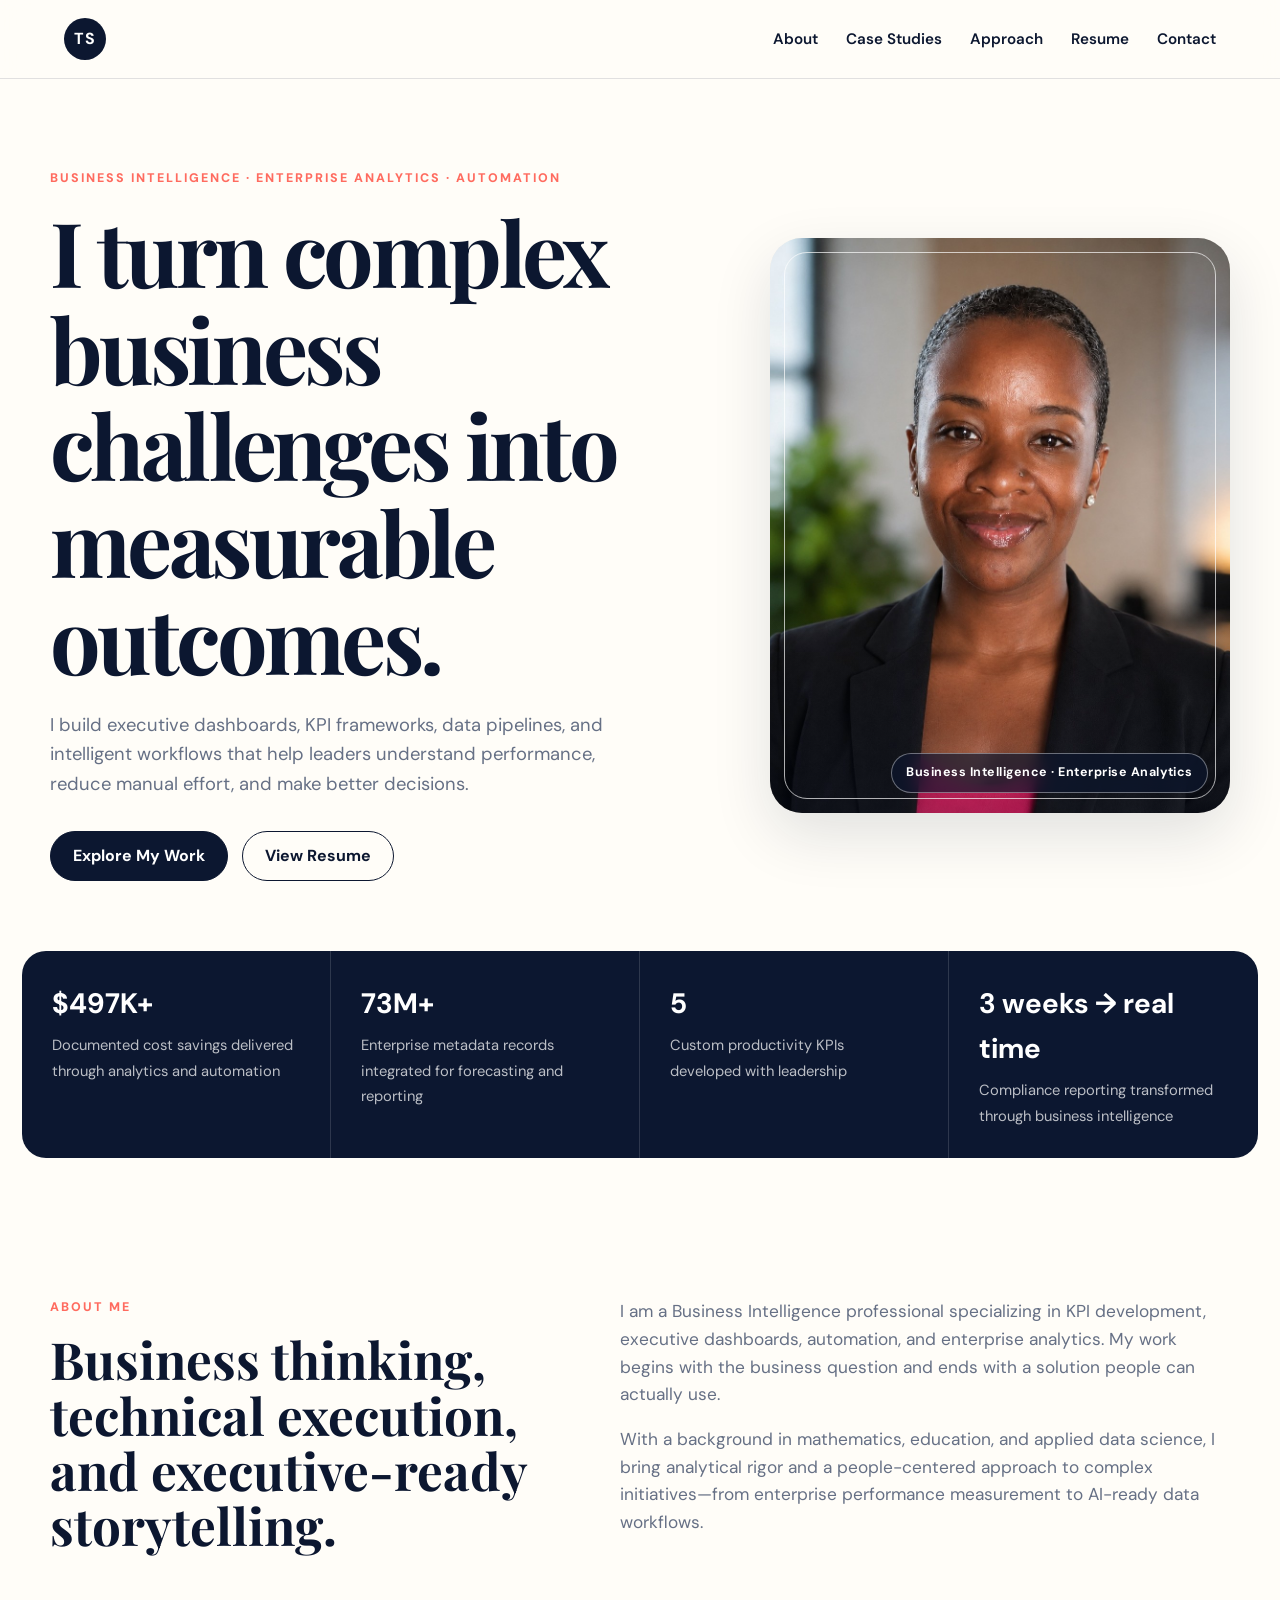
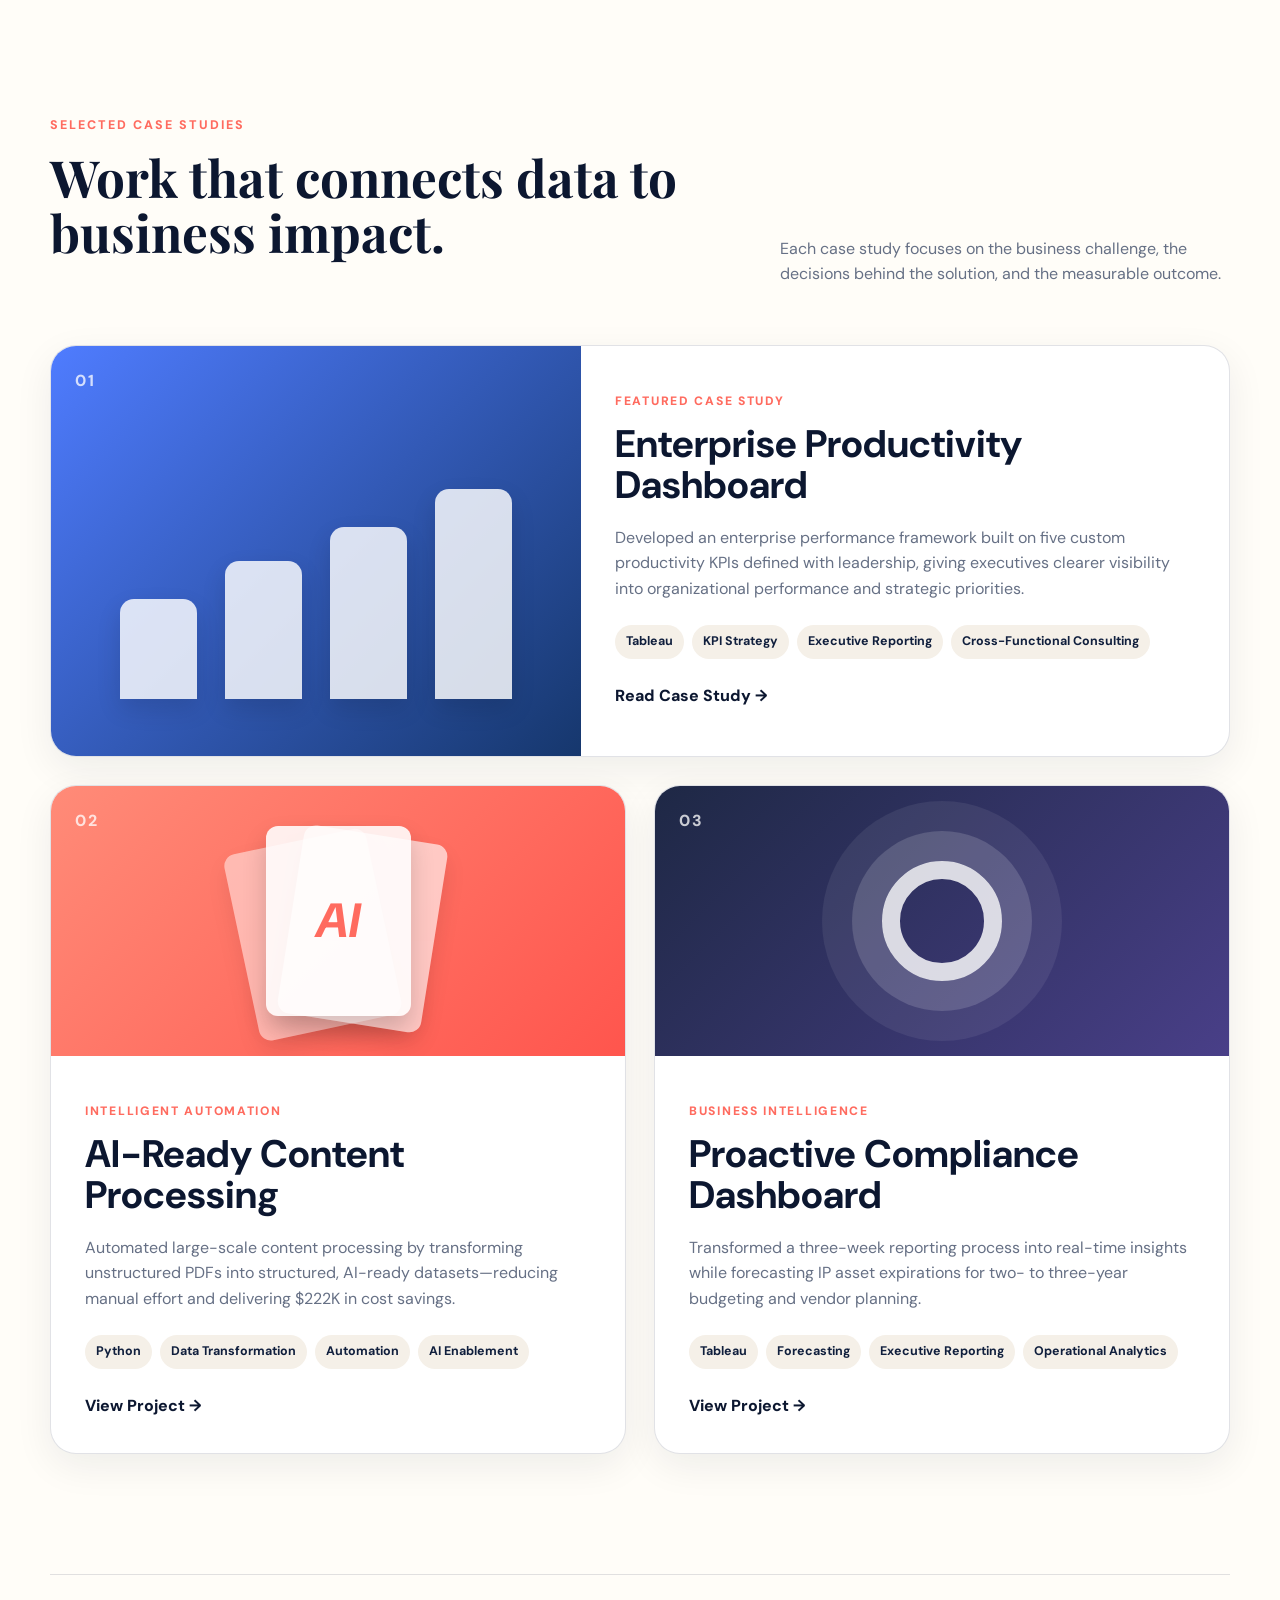
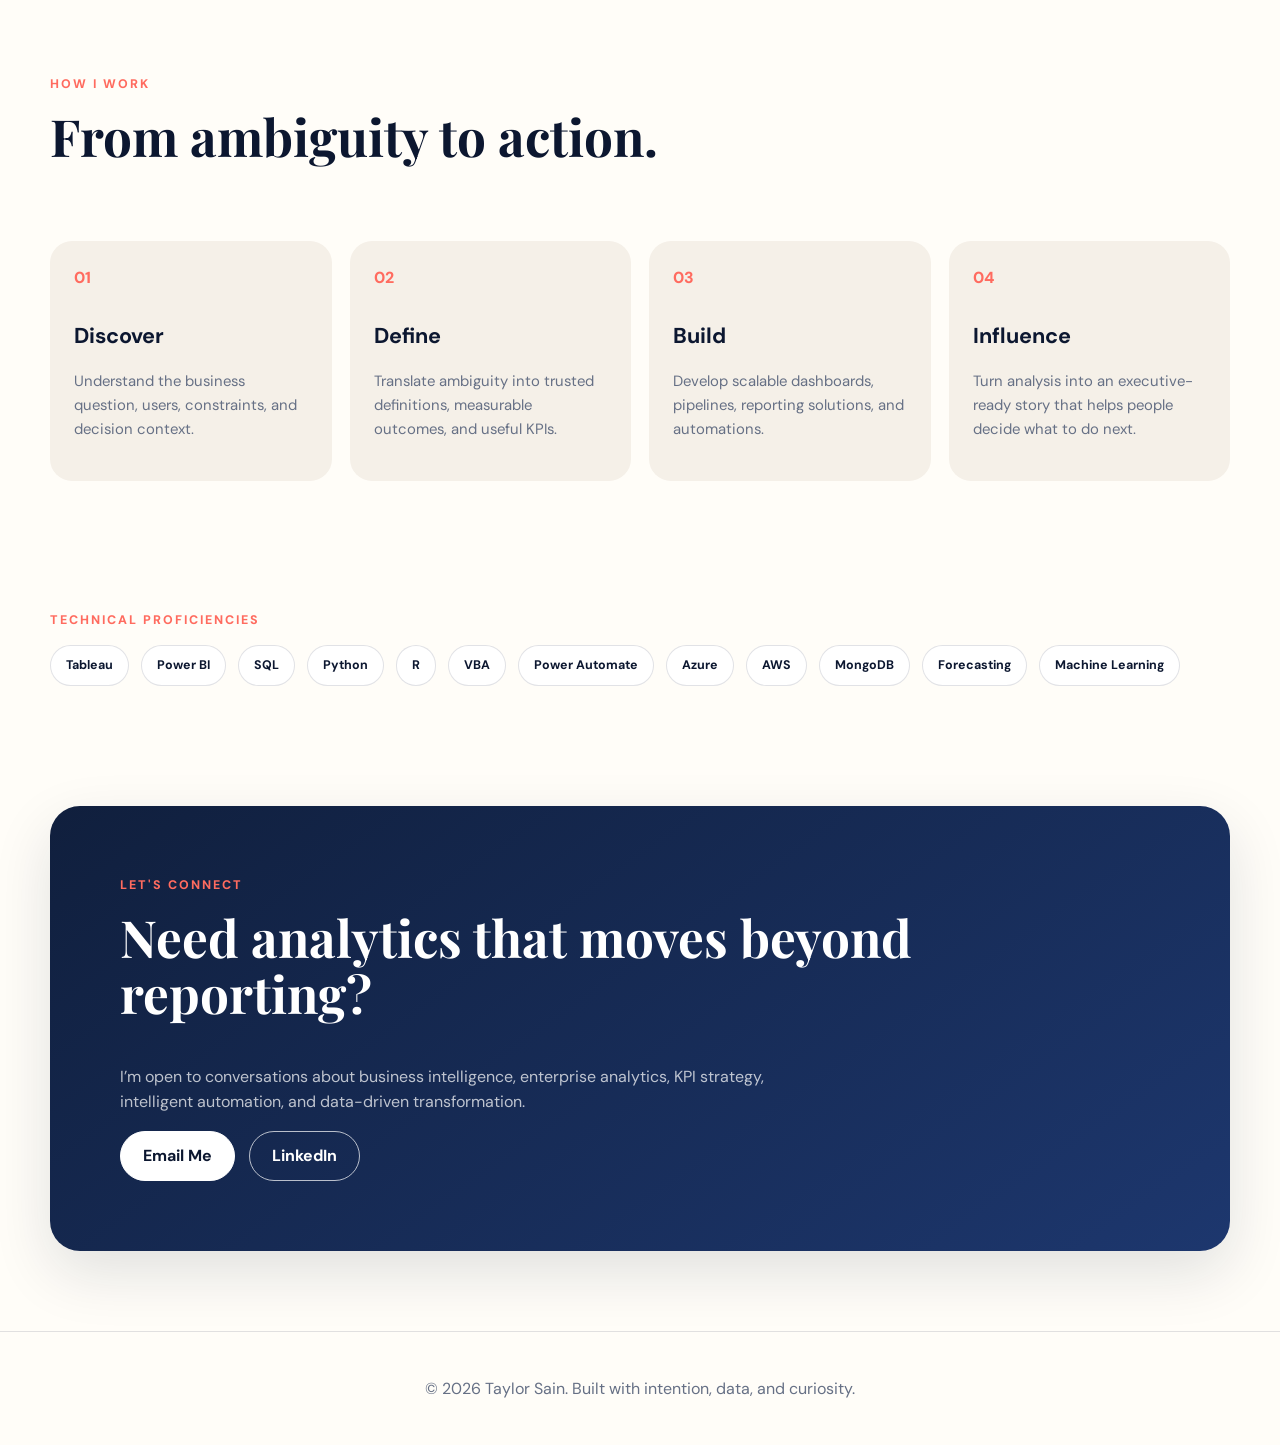
==== index.html @ bce40df8 "Add files via upload" ====
<!DOCTYPE html>
<html lang="en">
<head>
  <meta charset="UTF-8" />
  <meta name="viewport" content="width=device-width, initial-scale=1.0" />
  <meta name="description" content="Taylor Sain — Business Intelligence professional specializing in KPI strategy, executive dashboards, automation, and enterprise analytics." />
  <title>Taylor Sain | Business Intelligence & Enterprise Analytics</title>
  <link rel="preconnect" href="https://fonts.googleapis.com">
  <link rel="preconnect" href="https://fonts.gstatic.com" crossorigin>
  <link href="https://fonts.googleapis.com/css2?family=DM+Sans:wght@400;500;600;700&family=Playfair+Display:wght@600;700&display=swap" rel="stylesheet">
  <link rel="stylesheet" href="style.css" />
</head>
<body>
  <header class="site-header">
    <a class="brand" href="#top" aria-label="Taylor Sain home">TS</a>
    <button class="menu-toggle" aria-label="Open navigation" aria-expanded="false">☰</button>
    <nav class="site-nav" aria-label="Primary navigation">
      <a href="#about">About</a>
      <a href="#projects">Case Studies</a>
      <a href="#approach">Approach</a>
      <a href="resume.html">Resume</a>
      <a href="#contact">Contact</a>
    </nav>
  </header>

  <main id="top">
    <section class="hero section-shell reveal">
      <div class="hero-copy">
        <p class="eyebrow">BUSINESS INTELLIGENCE · ENTERPRISE ANALYTICS · AUTOMATION</p>
        <h1>I turn complex business challenges into measurable outcomes.</h1>
        <p class="hero-text">
          I build executive dashboards, KPI frameworks, data pipelines, and intelligent workflows that help leaders understand performance, reduce manual effort, and make better decisions.
        </p>
        <div class="hero-actions">
          <a class="button button-primary" href="#projects">Explore My Work</a>
          <a class="button button-secondary" href="resume.html">View Resume</a>
        </div>
      </div>

      <figure class="hero-photo-wrap">
        <div class="hero-photo-frame">
          <img
            class="hero-photo"
            src="assets/images/taylor-sain-headshot.jpg"
            alt="Professional headshot of Taylor Sain"
          />
        </div>
        <figcaption>Business Intelligence · Enterprise Analytics</figcaption>
      </figure>
    </section>

    <section class="impact-band reveal" aria-label="Selected impact">
      <article>
        <strong>$497K+</strong>
        <span>Documented cost savings delivered through analytics and automation</span>
      </article>
      <article>
        <strong>73M+</strong>
        <span>Enterprise metadata records integrated for forecasting and reporting</span>
      </article>
      <article>
        <strong>5</strong>
        <span>Custom productivity KPIs developed with leadership</span>
      </article>
      <article>
        <strong>3 weeks → real time</strong>
        <span>Compliance reporting transformed through business intelligence</span>
      </article>
    </section>

    <section id="about" class="about section-shell reveal">
      <div>
        <p class="eyebrow">ABOUT ME</p>
        <h2>Business thinking, technical execution, and executive-ready storytelling.</h2>
      </div>
      <div class="about-copy">
        <p>
          I am a Business Intelligence professional specializing in KPI development, executive dashboards, automation, and enterprise analytics. My work begins with the business question and ends with a solution people can actually use.
        </p>
        <p>
          With a background in mathematics, education, and applied data science, I bring analytical rigor and a people-centered approach to complex initiatives—from enterprise performance measurement to AI-ready data workflows.
        </p>
      </div>
    </section>

    <section id="projects" class="projects section-shell">
      <div class="section-heading reveal">
        <div>
          <p class="eyebrow">SELECTED CASE STUDIES</p>
          <h2>Work that connects data to business impact.</h2>
        </div>
        <p>Each case study focuses on the business challenge, the decisions behind the solution, and the measurable outcome.</p>
      </div>

      <div class="project-grid">
        <article class="project-card project-card-featured reveal">
          <div class="project-visual visual-productivity">
            <span class="project-number">01</span>
            <div class="mini-chart" aria-hidden="true">
              <i style="height:42%"></i><i style="height:58%"></i><i style="height:72%"></i><i style="height:88%"></i>
            </div>
          </div>
          <div class="project-content">
            <p class="project-type">FEATURED CASE STUDY</p>
            <h3>Enterprise Productivity Dashboard</h3>
            <p>
              Developed an enterprise performance framework built on five custom productivity KPIs defined with leadership, giving executives clearer visibility into organizational performance and strategic priorities.
            </p>
            <div class="project-tags"><span>Tableau</span><span>KPI Strategy</span><span>Executive Reporting</span><span>Cross-Functional Consulting</span></div>
            <a class="text-link" href="projects/productivity-intelligence.html">Read Case Study <span>→</span></a>
          </div>
        </article>

        <article class="project-card reveal">
          <div class="project-visual visual-ai">
            <span class="project-number">02</span>
            <div class="document-stack" aria-hidden="true"><i></i><i></i><i></i></div>
          </div>
          <div class="project-content">
            <p class="project-type">INTELLIGENT AUTOMATION</p>
            <h3>AI-Ready Content Processing</h3>
            <p>Automated large-scale content processing by transforming unstructured PDFs into structured, AI-ready datasets—reducing manual effort and delivering $222K in cost savings.</p>
            <div class="project-tags"><span>Python</span><span>Data Transformation</span><span>Automation</span><span>AI Enablement</span></div>
            <a class="text-link" href="projects/document-intelligence.html">View Project <span>→</span></a>
          </div>
        </article>

        <article class="project-card reveal">
          <div class="project-visual visual-compliance">
            <span class="project-number">03</span>
            <div class="pulse-ring" aria-hidden="true"></div>
          </div>
          <div class="project-content">
            <p class="project-type">BUSINESS INTELLIGENCE</p>
            <h3>Proactive Compliance Dashboard</h3>
            <p>Transformed a three-week reporting process into real-time insights while forecasting IP asset expirations for two- to three-year budgeting and vendor planning.</p>
            <div class="project-tags"><span>Tableau</span><span>Forecasting</span><span>Executive Reporting</span><span>Operational Analytics</span></div>
            <a class="text-link" href="projects/proactive-compliance.html">View Project <span>→</span></a>
          </div>
        </article>
      </div>
    </section>

    <section id="approach" class="approach section-shell reveal">
      <div class="section-heading compact">
        <div>
          <p class="eyebrow">HOW I WORK</p>
          <h2>From ambiguity to action.</h2>
        </div>
      </div>
      <div class="approach-grid">
        <article><span>01</span><h3>Discover</h3><p>Understand the business question, users, constraints, and decision context.</p></article>
        <article><span>02</span><h3>Define</h3><p>Translate ambiguity into trusted definitions, measurable outcomes, and useful KPIs.</p></article>
        <article><span>03</span><h3>Build</h3><p>Develop scalable dashboards, pipelines, reporting solutions, and automations.</p></article>
        <article><span>04</span><h3>Influence</h3><p>Turn analysis into an executive-ready story that helps people decide what to do next.</p></article>
      </div>
    </section>

    <section class="toolkit section-shell reveal">
      <p class="eyebrow">TECHNICAL PROFICIENCIES</p>
      <div class="tool-list">
        <span>Tableau</span><span>Power BI</span><span>SQL</span><span>Python</span><span>R</span><span>VBA</span>
        <span>Power Automate</span><span>Azure</span><span>AWS</span><span>MongoDB</span><span>Forecasting</span><span>Machine Learning</span>
      </div>
    </section>

    <section id="contact" class="contact section-shell reveal">
      <p class="eyebrow">LET'S CONNECT</p>
      <h2>Need analytics that moves beyond reporting?</h2>
      <p>I’m open to conversations about business intelligence, enterprise analytics, KPI strategy, intelligent automation, and data-driven transformation.</p>
      <div class="hero-actions">
        <a class="button button-primary" href="mailto:taylorsain2025@gmail.com">Email Me</a>
        <a class="button button-secondary" href="https://www.linkedin.com/in/taylor-sain-analytics" target="_blank" rel="noopener">LinkedIn</a>
      </div>
    </section>
  </main>

  <footer>
    <p>© <span id="year"></span> Taylor Sain. Built with intention, data, and curiosity.</p>
  </footer>

  <script src="script.js"></script>
</body>
</html>
---- style.css ----
:root {
  --ink: #0c1730;
  --navy: #101f3d;
  --cream: #f5f0e8;
  --paper: #fffdf8;
  --accent: #ff6b5f;
  --accent-2: #4f7cff;
  --muted: #667085;
  --line: rgba(12, 23, 48, 0.12);
  --shadow: 0 22px 60px rgba(12, 23, 48, 0.12);
}

* { box-sizing: border-box; }
html { scroll-behavior: smooth; }
body {
  margin: 0;
  font-family: "DM Sans", sans-serif;
  color: var(--ink);
  background: var(--paper);
  line-height: 1.6;
}
a { color: inherit; text-decoration: none; }
button { font: inherit; }

.site-header {
  position: sticky;
  top: 0;
  z-index: 20;
  display: flex;
  justify-content: space-between;
  align-items: center;
  padding: 18px clamp(22px, 5vw, 72px);
  background: rgba(255, 253, 248, 0.88);
  border-bottom: 1px solid var(--line);
  backdrop-filter: blur(14px);
}
.brand {
  display: grid;
  place-items: center;
  width: 42px;
  height: 42px;
  border-radius: 50%;
  color: white;
  background: var(--ink);
  font-weight: 700;
  letter-spacing: 0.05em;
}
.site-nav { display: flex; gap: 28px; font-size: 0.95rem; font-weight: 600; }
.site-nav a { position: relative; }
.site-nav a::after {
  content: "";
  position: absolute;
  left: 0;
  bottom: -6px;
  width: 0;
  height: 2px;
  background: var(--accent);
  transition: width 0.25s ease;
}
.site-nav a:hover::after { width: 100%; }
.menu-toggle { display: none; border: 0; background: transparent; font-size: 1.4rem; }

.section-shell { width: min(1180px, calc(100% - 44px)); margin: 0 auto; }
.hero {
  min-height: 82vh;
  display: grid;
  grid-template-columns: 1.08fr 0.92fr;
  gap: 64px;
  align-items: center;
  padding: 90px 0 70px;
}
.eyebrow { margin: 0 0 14px; color: var(--accent); font-size: 0.78rem; font-weight: 800; letter-spacing: 0.16em; }
h1, h2, h3 { margin-top: 0; line-height: 1.08; }
h1, h2 { font-family: "Playfair Display", serif; }
h1 { max-width: 820px; margin-bottom: 24px; font-size: clamp(3.2rem, 7vw, 6.6rem); letter-spacing: -0.04em; }
h2 { font-size: clamp(2.2rem, 4vw, 4rem); }
.hero-text { max-width: 720px; margin-bottom: 32px; color: var(--muted); font-size: 1.15rem; }
.hero-actions { display: flex; flex-wrap: wrap; gap: 14px; }
.button {
  display: inline-flex;
  align-items: center;
  justify-content: center;
  min-height: 50px;
  padding: 0 22px;
  border: 1px solid var(--ink);
  border-radius: 999px;
  font-weight: 700;
  transition: transform 0.2s ease, box-shadow 0.2s ease, background 0.2s ease;
}
.button:hover { transform: translateY(-3px); box-shadow: 0 12px 28px rgba(12, 23, 48, 0.16); }
.button-primary { color: white; background: var(--ink); }
.button-secondary { background: transparent; }

.hero-panel {
  position: relative;
  overflow: hidden;
  min-height: 520px;
  padding: clamp(32px, 4vw, 52px);
  border-radius: 30px;
  color: white;
  background: linear-gradient(150deg, var(--navy), #233d72 65%, #3457a5);
  box-shadow: var(--shadow);
}
.panel-copy { position: relative; z-index: 2; max-width: 510px; }
.hero-panel h2 { position: relative; margin-bottom: 20px; font-size: clamp(2.3rem, 4vw, 4.4rem); line-height: 0.98; }
.panel-text { max-width: 430px; margin: 0; color: rgba(255,255,255,0.72); font-size: 1rem; }
.panel-label { position: relative; color: #ffb3ad; font-size: 0.78rem; font-weight: 800; letter-spacing: 0.15em; }
.hero-orbit {
  position: absolute;
  right: -90px;
  top: -90px;
  width: 310px;
  height: 310px;
  border: 1px solid rgba(255,255,255,0.35);
  border-radius: 50%;
  box-shadow: 0 0 0 55px rgba(255,255,255,0.05), 0 0 0 110px rgba(255,255,255,0.03);
}
.focus-tags { position: absolute; z-index: 2; left: clamp(32px, 4vw, 52px); right: clamp(32px, 4vw, 52px); bottom: 38px; display: flex; flex-wrap: wrap; gap: 9px; }
.focus-tags span, .project-tags span, .tool-list span {
  padding: 7px 11px;
  border-radius: 999px;
  font-size: 0.78rem;
  font-weight: 700;
}
.focus-tags span { border: 1px solid rgba(255,255,255,0.25); background: rgba(255,255,255,0.08); }

.impact-band {
  display: grid;
  grid-template-columns: repeat(4, 1fr);
  width: min(1280px, calc(100% - 44px));
  margin: 0 auto 120px;
  overflow: hidden;
  border-radius: 24px;
  color: white;
  background: var(--ink);
}
.impact-band article { padding: 30px; border-right: 1px solid rgba(255,255,255,0.14); }
.impact-band article:last-child { border-right: 0; }
.impact-band strong { display: block; margin-bottom: 6px; font-size: clamp(1.35rem, 2.2vw, 2.2rem); }
.impact-band span { color: rgba(255,255,255,0.72); font-size: 0.92rem; }

.about { display: grid; grid-template-columns: 0.9fr 1.1fr; gap: 70px; padding: 20px 0 120px; }
.about-copy { color: var(--muted); font-size: 1.08rem; }
.about-copy p:first-child { margin-top: 0; }

.projects { padding-bottom: 120px; }
.section-heading { display: flex; justify-content: space-between; gap: 50px; align-items: end; margin-bottom: 42px; }
.section-heading > p { max-width: 450px; color: var(--muted); }
.section-heading.compact { margin-bottom: 34px; }
.project-grid { display: grid; grid-template-columns: repeat(2, 1fr); gap: 28px; }
.project-card {
  overflow: hidden;
  border: 1px solid var(--line);
  border-radius: 26px;
  background: white;
  box-shadow: 0 12px 38px rgba(12, 23, 48, 0.07);
  transition: transform 0.28s ease, box-shadow 0.28s ease;
}
.project-card:hover { transform: translateY(-8px); box-shadow: var(--shadow); }
.project-card-featured { grid-column: 1 / -1; display: grid; grid-template-columns: 0.9fr 1.1fr; }
.project-visual { position: relative; min-height: 270px; overflow: hidden; }
.project-card-featured .project-visual { min-height: 410px; }
.visual-productivity { background: linear-gradient(135deg, #4f7cff, #16376d); }
.visual-ai { background: linear-gradient(135deg, #ff8b78, #ff554d); }
.visual-compliance { background: linear-gradient(135deg, #1e2845, #493f88); }
.project-number { position: absolute; top: 22px; left: 24px; z-index: 2; color: rgba(255,255,255,0.76); font-weight: 800; letter-spacing: 0.1em; }
.project-content { padding: 34px; }
.project-content h3 { margin-bottom: 18px; font-size: clamp(1.7rem, 3vw, 2.8rem); }
.project-content > p:not(.project-type) { color: var(--muted); }
.project-type { color: var(--accent); font-size: 0.76rem; font-weight: 800; letter-spacing: 0.14em; }
.project-tags { display: flex; flex-wrap: wrap; gap: 8px; margin: 24px 0; }
.project-tags span { color: var(--navy); background: var(--cream); }
.text-link { font-weight: 800; }
.text-link span { display: inline-block; transition: transform 0.2s ease; }
.text-link:hover span { transform: translateX(5px); }
.mini-chart { position: absolute; left: 13%; right: 13%; bottom: 14%; height: 58%; display: flex; align-items: end; gap: 7%; }
.mini-chart i { flex: 1; border-radius: 14px 14px 0 0; background: rgba(255,255,255,0.82); box-shadow: 0 10px 25px rgba(0,0,0,0.12); }
.document-stack { position: absolute; inset: 0; display: grid; place-items: center; }
.document-stack i { position: absolute; width: 145px; height: 190px; border-radius: 12px; background: rgba(255,255,255,0.88); box-shadow: 0 12px 25px rgba(0,0,0,0.16); }
.document-stack i:nth-child(1) { transform: rotate(-12deg) translate(-28px, 8px); opacity: 0.55; }
.document-stack i:nth-child(2) { transform: rotate(9deg) translate(25px, 4px); opacity: 0.72; }
.document-stack i:nth-child(3)::before { content: "AI"; position: absolute; inset: 0; display: grid; place-items: center; color: var(--accent); font-size: 3rem; font-weight: 800; }
.pulse-ring { position: absolute; inset: 50%; width: 120px; height: 120px; transform: translate(-50%, -50%); border: 18px solid rgba(255,255,255,0.82); border-radius: 50%; box-shadow: 0 0 0 30px rgba(255,255,255,0.15), 0 0 0 60px rgba(255,255,255,0.07); }

.approach { padding: 100px 0; border-top: 1px solid var(--line); }
.approach-grid { display: grid; grid-template-columns: repeat(4, 1fr); gap: 18px; }
.approach-grid article { padding: 24px; border-radius: 22px; background: var(--cream); }
.approach-grid span { display: block; margin-bottom: 35px; color: var(--accent); font-weight: 800; }
.approach-grid h3 { font-size: 1.35rem; }
.approach-grid p { color: var(--muted); font-size: 0.93rem; }

.toolkit { padding: 30px 0 120px; }
.tool-list { display: flex; flex-wrap: wrap; gap: 12px; }
.tool-list span { padding: 10px 15px; border: 1px solid var(--line); background: white; }

.contact { margin-bottom: 80px; padding: 70px; border-radius: 30px; color: white; background: linear-gradient(145deg, var(--navy), #1d376e); box-shadow: var(--shadow); }
.contact h2 { max-width: 850px; }
.contact > p:not(.eyebrow) { max-width: 700px; color: rgba(255,255,255,0.72); }
.contact .button-primary { color: var(--ink); background: white; border-color: white; }
.contact .button-secondary { color: white; border-color: rgba(255,255,255,0.7); }
footer { padding: 28px 22px; color: var(--muted); text-align: center; border-top: 1px solid var(--line); }

.reveal { opacity: 0; transform: translateY(24px); transition: opacity 0.7s ease, transform 0.7s ease; }
.reveal.visible { opacity: 1; transform: translateY(0); }

@media (max-width: 1050px) {
  .impact-band { grid-template-columns: repeat(2, 1fr); }
  .impact-band article:nth-child(2) { border-right: 0; }

}

@media (max-width: 900px) {
  .hero, .about, .project-card-featured { grid-template-columns: 1fr; }
  .hero { padding-top: 60px; }
  .impact-band { grid-template-columns: 1fr; }
  .impact-band article { border-right: 0; border-bottom: 1px solid rgba(255,255,255,0.14); }
  .project-grid, .approach-grid { grid-template-columns: 1fr 1fr; }
  .project-card-featured { grid-column: auto; }
  .section-heading { align-items: start; flex-direction: column; }
}

@media (max-width: 640px) {
  .menu-toggle { display: block; }
  .site-nav {
    position: absolute;
    top: 78px;
    left: 18px;
    right: 18px;
    display: none;
    flex-direction: column;
    padding: 20px;
    border: 1px solid var(--line);
    border-radius: 18px;
    background: var(--paper);
    box-shadow: var(--shadow);
  }
  .site-nav.open { display: flex; }
  h1 { font-size: 3.25rem; }
  .hero-panel { min-height: 500px; }
  .project-grid, .approach-grid { grid-template-columns: 1fr; }
  .contact { padding: 42px 25px; }
}

/* Professional portrait in the introduction */
.hero-copy { min-width: 0; }
.hero-photo-wrap {
  position: relative;
  width: min(100%, 460px);
  margin: 0;
  justify-self: end;
}
.hero-photo-frame {
  position: relative;
  overflow: hidden;
  aspect-ratio: 4 / 5;
  border-radius: 32px;
  background: var(--cream);
  box-shadow: var(--shadow);
}
.hero-photo-frame::before {
  content: "";
  position: absolute;
  inset: 14px;
  z-index: 2;
  pointer-events: none;
  border: 1px solid rgba(255, 255, 255, 0.68);
  border-radius: 23px;
}
.hero-photo-frame::after {
  content: "";
  position: absolute;
  inset: auto 0 0;
  height: 36%;
  pointer-events: none;
  background: linear-gradient(to top, rgba(12, 23, 48, 0.24), transparent);
}
.hero-photo {
  display: block;
  width: 100%;
  height: 100%;
  object-fit: cover;
  object-position: center 34%;
}
.hero-photo-wrap figcaption {
  position: absolute;
  right: 22px;
  bottom: 20px;
  z-index: 3;
  max-width: calc(100% - 44px);
  padding: 9px 14px;
  border: 1px solid rgba(255, 255, 255, 0.38);
  border-radius: 999px;
  color: white;
  background: rgba(12, 23, 48, 0.64);
  backdrop-filter: blur(10px);
  font-size: 0.78rem;
  font-weight: 700;
  letter-spacing: 0.04em;
}

@media (max-width: 900px) {
  .hero-photo-wrap {
    width: min(100%, 520px);
    justify-self: start;
  }
}

@media (max-width: 640px) {
  .hero {
    gap: 42px;
  }
  .hero-photo-frame {
    border-radius: 24px;
  }
  .hero-photo-frame::before {
    inset: 10px;
    border-radius: 17px;
  }
  .hero-photo-wrap figcaption {
    right: 14px;
    bottom: 14px;
    max-width: calc(100% - 28px);
    font-size: 0.7rem;
  }
}

/* Resume page */
.nav-active { color: var(--accent); }
.nav-active::after { width: 100% !important; }
.resume-hero {
  display: grid;
  grid-template-columns: 1.25fr 0.75fr;
  gap: 70px;
  align-items: center;
  padding: 90px 0 70px;
}
.resume-hero h1 { margin-bottom: 12px; font-size: clamp(3.4rem, 7vw, 6.4rem); }
.resume-title { margin: 0 0 20px; color: var(--accent); font-weight: 800; letter-spacing: 0.04em; }
.resume-intro { max-width: 760px; color: var(--muted); font-size: 1.15rem; }
.resume-contact-card {
  display: flex;
  flex-direction: column;
  gap: 10px;
  padding: 30px;
  border: 1px solid var(--line);
  border-radius: 24px;
  background: white;
  box-shadow: var(--shadow);
}
.resume-contact-card p { margin: 0 0 4px; }
.resume-contact-card a:not(.button):hover { color: var(--accent); }
.resume-download { margin-top: 12px; }
.resume-layout {
  display: grid;
  grid-template-columns: minmax(0, 1.65fr) minmax(280px, 0.75fr);
  gap: 42px;
  padding-bottom: 110px;
}
.resume-section { margin-bottom: 58px; }
.resume-summary { margin: 0; font-size: 1.16rem; color: var(--muted); }
.experience-card {
  margin-top: 24px;
  padding: 32px;
  border: 1px solid var(--line);
  border-radius: 24px;
  background: white;
  box-shadow: 0 12px 34px rgba(12, 23, 48, 0.06);
}
.experience-heading { display: flex; justify-content: space-between; gap: 28px; align-items: start; }
.experience-heading h2 { margin-bottom: 7px; font-family: "DM Sans", sans-serif; font-size: 1.55rem; }
.experience-company, .experience-date { margin: 0; font-weight: 700; }
.experience-company { color: var(--navy); }
.experience-date { white-space: nowrap; color: var(--accent); font-size: 0.92rem; }
.experience-context { margin: 24px 0 18px; color: var(--muted); }
.experience-card ul { margin: 0 0 22px; padding-left: 21px; }
.experience-card li { margin-bottom: 12px; color: #35415a; }
.resume-sidebar { display: flex; flex-direction: column; gap: 22px; }
.sidebar-card {
  padding: 26px;
  border-radius: 22px;
  background: var(--cream);
}
.resume-chip-list { display: flex; flex-wrap: wrap; gap: 9px; }
.resume-chip-list span {
  padding: 7px 10px;
  border: 1px solid var(--line);
  border-radius: 999px;
  background: white;
  font-size: 0.78rem;
  font-weight: 700;
}
.education-item { display: grid; gap: 3px; padding: 15px 0; border-bottom: 1px solid var(--line); }
.education-item:last-child { padding-bottom: 0; border-bottom: 0; }
.education-item span, .award-card span { color: var(--muted); font-size: 0.92rem; }
.proficiency-list { margin: 0; }
.proficiency-list div { padding: 13px 0; border-bottom: 1px solid var(--line); }
.proficiency-list div:last-child { padding-bottom: 0; border-bottom: 0; }
.proficiency-list dt { margin-bottom: 3px; font-weight: 800; }
.proficiency-list dd { margin: 0; color: var(--muted); font-size: 0.92rem; }
.award-card { color: white; background: linear-gradient(145deg, var(--navy), #1d376e); }
.award-card .eyebrow { color: #ffb3ad; }
.award-card strong, .award-card span { display: block; }
.award-card span { margin-top: 5px; color: rgba(255,255,255,0.72); }
.resume-cta {
  display: flex;
  justify-content: space-between;
  gap: 40px;
  align-items: end;
  margin-bottom: 80px;
  padding: 58px;
  border-radius: 30px;
  color: white;
  background: linear-gradient(145deg, var(--navy), #1d376e);
  box-shadow: var(--shadow);
}
.resume-cta h2 { max-width: 780px; margin-bottom: 14px; }
.resume-cta p:not(.eyebrow) { max-width: 720px; margin-bottom: 0; color: rgba(255,255,255,0.72); }
.resume-cta .button-primary { color: var(--ink); background: white; border-color: white; }
.resume-cta .button-secondary { color: white; border-color: rgba(255,255,255,0.7); }

@media (max-width: 900px) {
  .resume-hero, .resume-layout { grid-template-columns: 1fr; }
  .resume-hero { gap: 34px; padding-top: 60px; }
  .resume-sidebar { display: grid; grid-template-columns: 1fr 1fr; }
  .resume-cta { align-items: start; flex-direction: column; }
}

@media (max-width: 640px) {
  .experience-heading { flex-direction: column; gap: 8px; }
  .resume-sidebar { grid-template-columns: 1fr; }
  .experience-card { padding: 24px; }
  .resume-cta { padding: 40px 25px; }
}
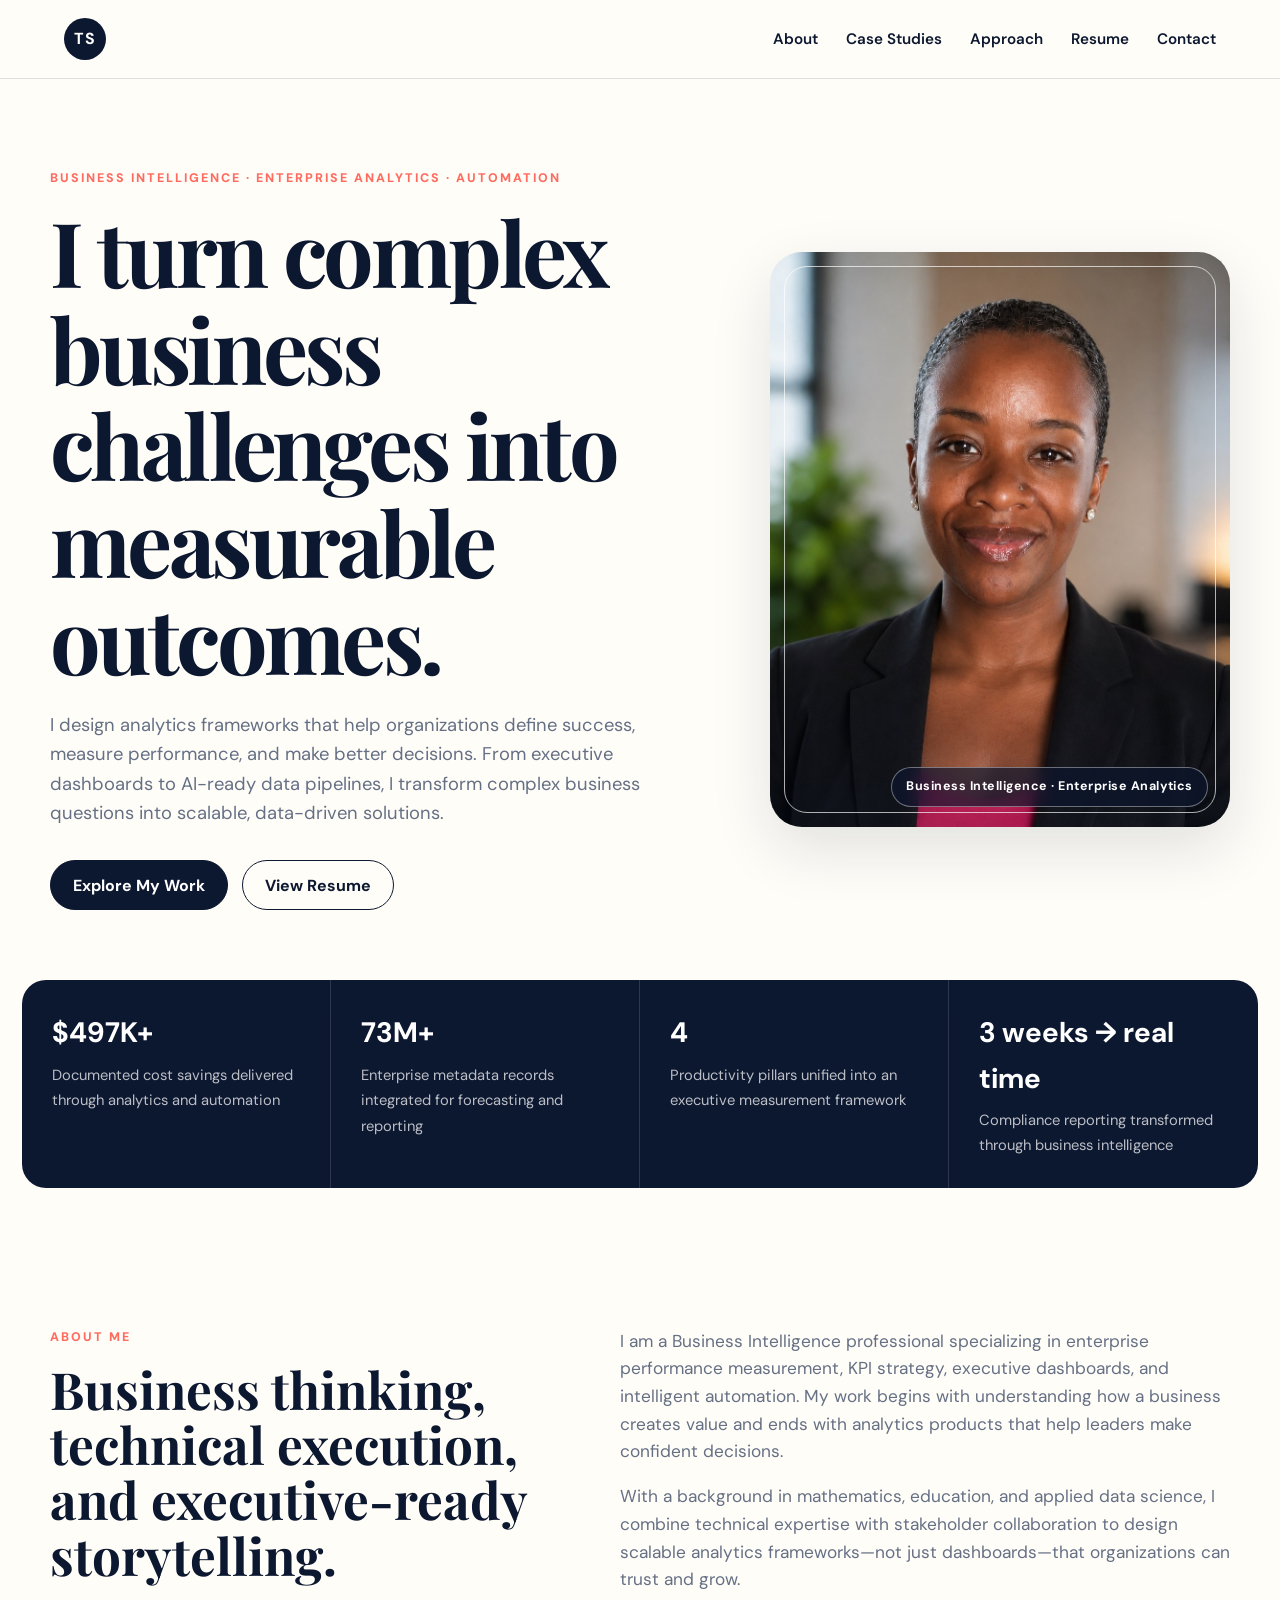
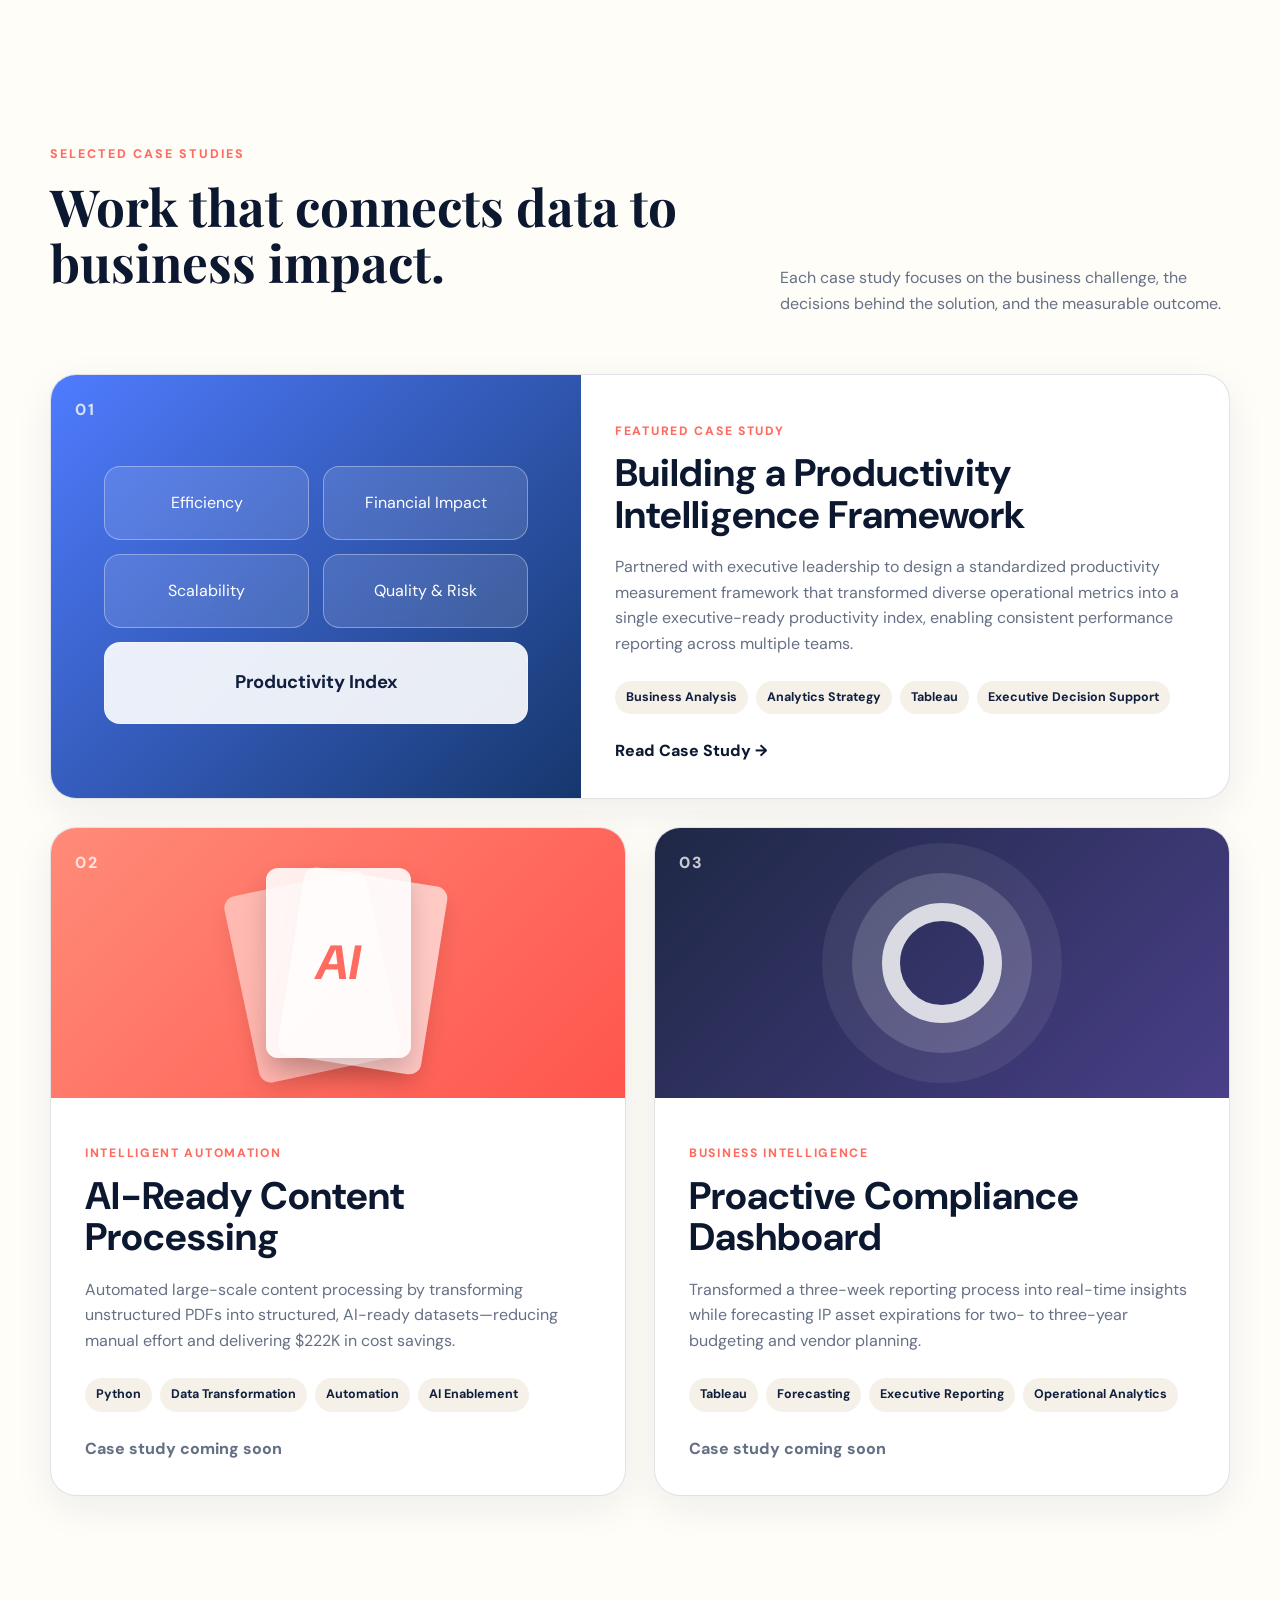
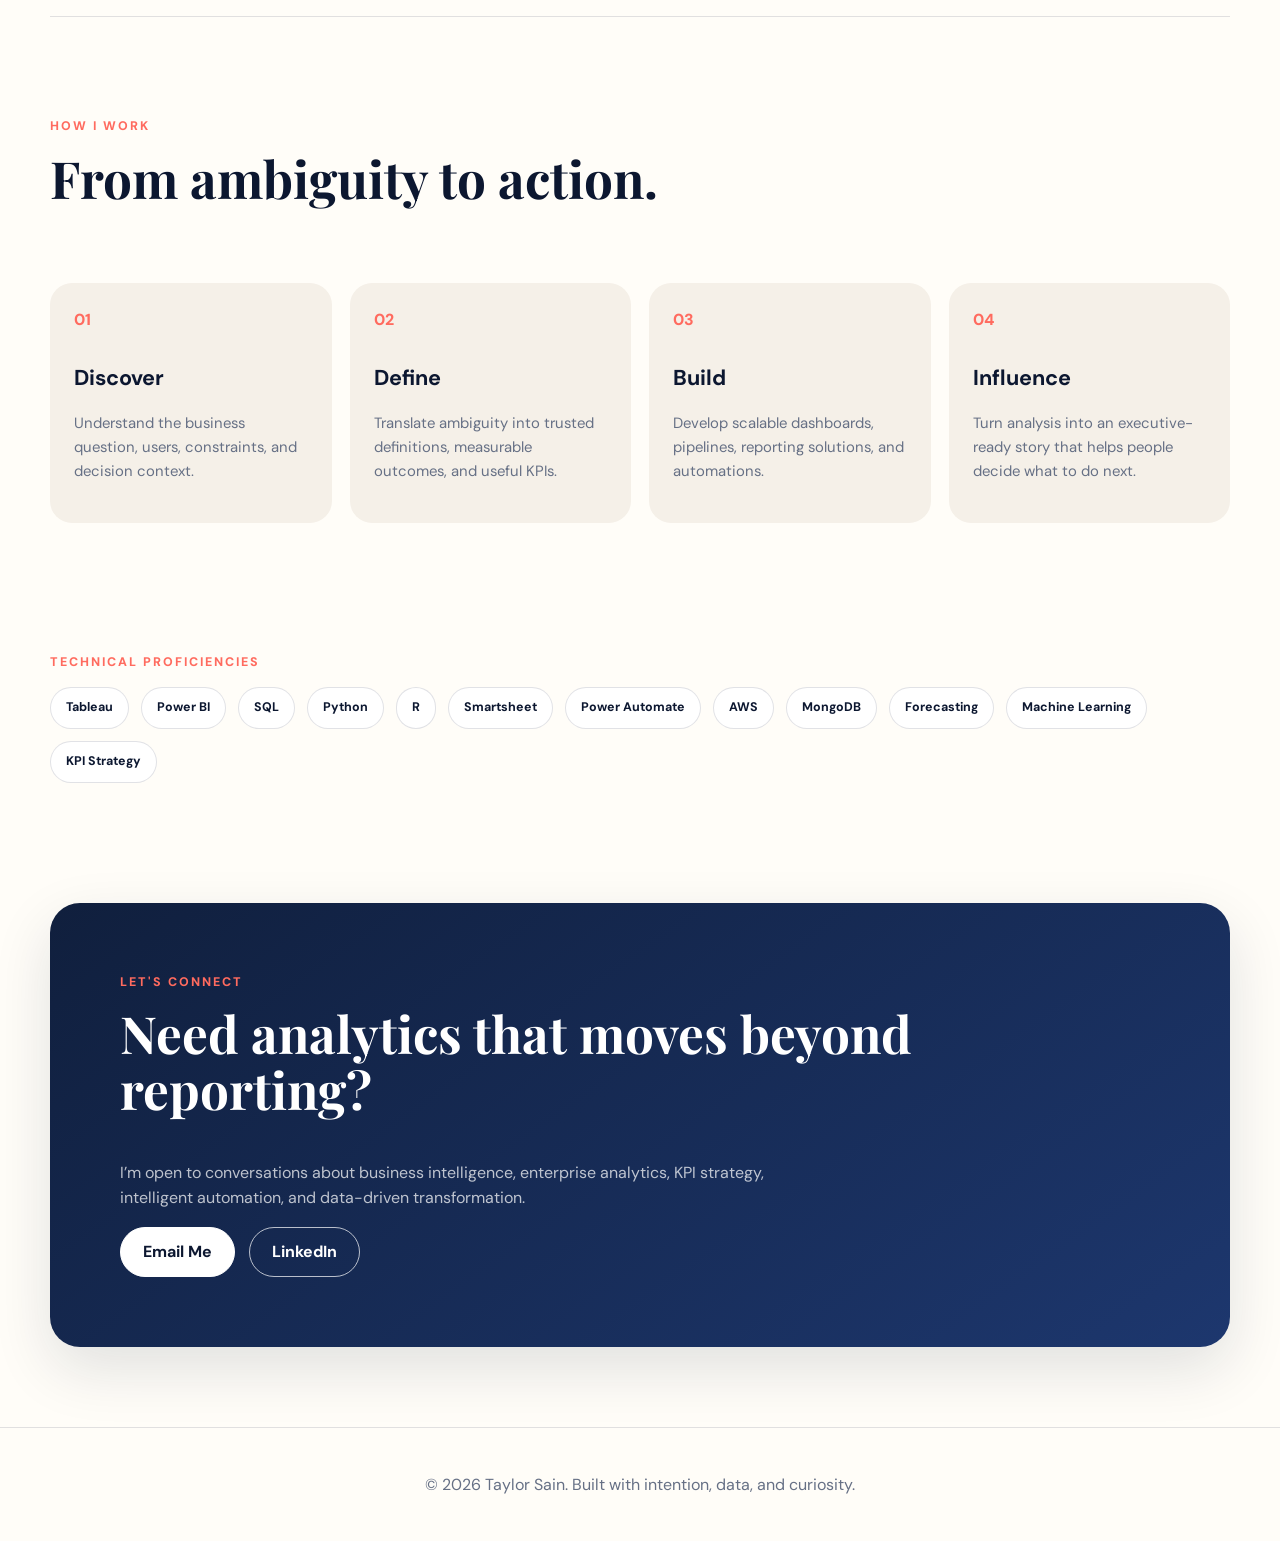
==== commit c410b2bf: "Add files via upload" ====
--- a/index.html
+++ b/index.html
@@ -3,7 +3,7 @@
 <head>
   <meta charset="UTF-8" />
   <meta name="viewport" content="width=device-width, initial-scale=1.0" />
-  <meta name="description" content="Taylor Sain — Business Intelligence professional specializing in KPI strategy, executive dashboards, automation, and enterprise analytics." />
+  <meta name="description" content="Taylor Sain — Business Intelligence professional specializing in enterprise performance measurement, KPI strategy, executive dashboards, automation, and analytics products." />
   <title>Taylor Sain | Business Intelligence & Enterprise Analytics</title>
   <link rel="preconnect" href="https://fonts.googleapis.com">
   <link rel="preconnect" href="https://fonts.gstatic.com" crossorigin>
@@ -29,7 +29,7 @@
         <p class="eyebrow">BUSINESS INTELLIGENCE · ENTERPRISE ANALYTICS · AUTOMATION</p>
         <h1>I turn complex business challenges into measurable outcomes.</h1>
         <p class="hero-text">
-          I build executive dashboards, KPI frameworks, data pipelines, and intelligent workflows that help leaders understand performance, reduce manual effort, and make better decisions.
+          I design analytics frameworks that help organizations define success, measure performance, and make better decisions. From executive dashboards to AI-ready data pipelines, I transform complex business questions into scalable, data-driven solutions.
         </p>
         <div class="hero-actions">
           <a class="button button-primary" href="#projects">Explore My Work</a>
@@ -39,33 +39,17 @@
 
       <figure class="hero-photo-wrap">
         <div class="hero-photo-frame">
-          <img
-            class="hero-photo"
-            src="assets/images/taylor-sain-headshot.jpg"
-            alt="Professional headshot of Taylor Sain"
-          />
+          <img class="hero-photo" src="assets/images/taylor-sain-headshot.jpg" alt="Professional headshot of Taylor Sain" />
         </div>
         <figcaption>Business Intelligence · Enterprise Analytics</figcaption>
       </figure>
     </section>
 
     <section class="impact-band reveal" aria-label="Selected impact">
-      <article>
-        <strong>$497K+</strong>
-        <span>Documented cost savings delivered through analytics and automation</span>
-      </article>
-      <article>
-        <strong>73M+</strong>
-        <span>Enterprise metadata records integrated for forecasting and reporting</span>
-      </article>
-      <article>
-        <strong>5</strong>
-        <span>Custom productivity KPIs developed with leadership</span>
-      </article>
-      <article>
-        <strong>3 weeks → real time</strong>
-        <span>Compliance reporting transformed through business intelligence</span>
-      </article>
+      <article><strong>$497K+</strong><span>Documented cost savings delivered through analytics and automation</span></article>
+      <article><strong>73M+</strong><span>Enterprise metadata records integrated for forecasting and reporting</span></article>
+      <article><strong>4</strong><span>Productivity pillars unified into an executive measurement framework</span></article>
+      <article><strong>3 weeks → real time</strong><span>Compliance reporting transformed through business intelligence</span></article>
     </section>
 
     <section id="about" class="about section-shell reveal">
@@ -75,20 +59,17 @@
       </div>
       <div class="about-copy">
         <p>
-          I am a Business Intelligence professional specializing in KPI development, executive dashboards, automation, and enterprise analytics. My work begins with the business question and ends with a solution people can actually use.
+          I am a Business Intelligence professional specializing in enterprise performance measurement, KPI strategy, executive dashboards, and intelligent automation. My work begins with understanding how a business creates value and ends with analytics products that help leaders make confident decisions.
         </p>
         <p>
-          With a background in mathematics, education, and applied data science, I bring analytical rigor and a people-centered approach to complex initiatives—from enterprise performance measurement to AI-ready data workflows.
+          With a background in mathematics, education, and applied data science, I combine technical expertise with stakeholder collaboration to design scalable analytics frameworks—not just dashboards—that organizations can trust and grow.
         </p>
       </div>
     </section>
 
     <section id="projects" class="projects section-shell">
       <div class="section-heading reveal">
-        <div>
-          <p class="eyebrow">SELECTED CASE STUDIES</p>
-          <h2>Work that connects data to business impact.</h2>
-        </div>
+        <div><p class="eyebrow">SELECTED CASE STUDIES</p><h2>Work that connects data to business impact.</h2></div>
         <p>Each case study focuses on the business challenge, the decisions behind the solution, and the measurable outcome.</p>
       </div>
 
@@ -96,58 +77,48 @@
         <article class="project-card project-card-featured reveal">
           <div class="project-visual visual-productivity">
             <span class="project-number">01</span>
-            <div class="mini-chart" aria-hidden="true">
-              <i style="height:42%"></i><i style="height:58%"></i><i style="height:72%"></i><i style="height:88%"></i>
+            <div class="framework-preview" aria-hidden="true">
+              <span>Efficiency</span><span>Financial Impact</span><span>Scalability</span><span>Quality & Risk</span>
+              <strong>Productivity Index</strong>
             </div>
           </div>
           <div class="project-content">
             <p class="project-type">FEATURED CASE STUDY</p>
-            <h3>Enterprise Productivity Dashboard</h3>
+            <h3>Building a Productivity Intelligence Framework</h3>
             <p>
-              Developed an enterprise performance framework built on five custom productivity KPIs defined with leadership, giving executives clearer visibility into organizational performance and strategic priorities.
+              Partnered with executive leadership to design a standardized productivity measurement framework that transformed diverse operational metrics into a single executive-ready productivity index, enabling consistent performance reporting across multiple teams.
             </p>
-            <div class="project-tags"><span>Tableau</span><span>KPI Strategy</span><span>Executive Reporting</span><span>Cross-Functional Consulting</span></div>
+            <div class="project-tags"><span>Business Analysis</span><span>Analytics Strategy</span><span>Tableau</span><span>Executive Decision Support</span></div>
             <a class="text-link" href="projects/productivity-intelligence.html">Read Case Study <span>→</span></a>
           </div>
         </article>
 
         <article class="project-card reveal">
-          <div class="project-visual visual-ai">
-            <span class="project-number">02</span>
-            <div class="document-stack" aria-hidden="true"><i></i><i></i><i></i></div>
-          </div>
+          <div class="project-visual visual-ai"><span class="project-number">02</span><div class="document-stack" aria-hidden="true"><i></i><i></i><i></i></div></div>
           <div class="project-content">
             <p class="project-type">INTELLIGENT AUTOMATION</p>
             <h3>AI-Ready Content Processing</h3>
             <p>Automated large-scale content processing by transforming unstructured PDFs into structured, AI-ready datasets—reducing manual effort and delivering $222K in cost savings.</p>
             <div class="project-tags"><span>Python</span><span>Data Transformation</span><span>Automation</span><span>AI Enablement</span></div>
-            <a class="text-link" href="projects/document-intelligence.html">View Project <span>→</span></a>
+            <span class="text-link text-link-muted">Case study coming soon</span>
           </div>
         </article>
 
         <article class="project-card reveal">
-          <div class="project-visual visual-compliance">
-            <span class="project-number">03</span>
-            <div class="pulse-ring" aria-hidden="true"></div>
-          </div>
+          <div class="project-visual visual-compliance"><span class="project-number">03</span><div class="pulse-ring" aria-hidden="true"></div></div>
           <div class="project-content">
             <p class="project-type">BUSINESS INTELLIGENCE</p>
             <h3>Proactive Compliance Dashboard</h3>
             <p>Transformed a three-week reporting process into real-time insights while forecasting IP asset expirations for two- to three-year budgeting and vendor planning.</p>
             <div class="project-tags"><span>Tableau</span><span>Forecasting</span><span>Executive Reporting</span><span>Operational Analytics</span></div>
-            <a class="text-link" href="projects/proactive-compliance.html">View Project <span>→</span></a>
+            <span class="text-link text-link-muted">Case study coming soon</span>
           </div>
         </article>
       </div>
     </section>
 
     <section id="approach" class="approach section-shell reveal">
-      <div class="section-heading compact">
-        <div>
-          <p class="eyebrow">HOW I WORK</p>
-          <h2>From ambiguity to action.</h2>
-        </div>
-      </div>
+      <div class="section-heading compact"><div><p class="eyebrow">HOW I WORK</p><h2>From ambiguity to action.</h2></div></div>
       <div class="approach-grid">
         <article><span>01</span><h3>Discover</h3><p>Understand the business question, users, constraints, and decision context.</p></article>
         <article><span>02</span><h3>Define</h3><p>Translate ambiguity into trusted definitions, measurable outcomes, and useful KPIs.</p></article>
@@ -158,10 +129,7 @@
 
     <section class="toolkit section-shell reveal">
       <p class="eyebrow">TECHNICAL PROFICIENCIES</p>
-      <div class="tool-list">
-        <span>Tableau</span><span>Power BI</span><span>SQL</span><span>Python</span><span>R</span><span>VBA</span>
-        <span>Power Automate</span><span>Azure</span><span>AWS</span><span>MongoDB</span><span>Forecasting</span><span>Machine Learning</span>
-      </div>
+      <div class="tool-list"><span>Tableau</span><span>Power BI</span><span>SQL</span><span>Python</span><span>R</span><span>Smartsheet</span><span>Power Automate</span><span>AWS</span><span>MongoDB</span><span>Forecasting</span><span>Machine Learning</span><span>KPI Strategy</span></div>
     </section>
 
     <section id="contact" class="contact section-shell reveal">
@@ -170,15 +138,12 @@
       <p>I’m open to conversations about business intelligence, enterprise analytics, KPI strategy, intelligent automation, and data-driven transformation.</p>
       <div class="hero-actions">
         <a class="button button-primary" href="mailto:taylorsain2025@gmail.com">Email Me</a>
-        <a class="button button-secondary" href="https://www.linkedin.com/in/taylor-sain-analytics" target="_blank" rel="noopener">LinkedIn</a>
+        <a class="button button-secondary" href="https://www.linkedin.com/in/taylor-sain-data-scientist-0a8603133" target="_blank" rel="noopener">LinkedIn</a>
       </div>
     </section>
   </main>
 
-  <footer>
-    <p>© <span id="year"></span> Taylor Sain. Built with intention, data, and curiosity.</p>
-  </footer>
-
+  <footer><p>© <span id="year"></span> Taylor Sain. Built with intention, data, and curiosity.</p></footer>
   <script src="script.js"></script>
 </body>
 </html>
--- a/style.css
+++ b/style.css
@@ -324,110 +324,148 @@
   }
 }
 
-/* Resume page */
+/* Featured productivity framework preview */
+.framework-preview {
+  position: absolute;
+  inset: 72px 10% 56px;
+  display: grid;
+  grid-template-columns: repeat(2, 1fr);
+  gap: 14px;
+  align-content: center;
+}
+.framework-preview span,
+.framework-preview strong {
+  display: grid;
+  place-items: center;
+  min-height: 74px;
+  padding: 14px;
+  border: 1px solid rgba(255,255,255,0.35);
+  border-radius: 16px;
+  color: white;
+  background: rgba(255,255,255,0.12);
+  backdrop-filter: blur(8px);
+  text-align: center;
+}
+.framework-preview strong {
+  grid-column: 1 / -1;
+  min-height: 82px;
+  background: rgba(255,255,255,0.9);
+  color: var(--navy);
+  font-size: 1.15rem;
+}
+.text-link-muted { color: var(--muted); cursor: default; }
+
+/* Case study */
+.case-hero { padding: 86px 0 72px; }
+.back-link { display: inline-block; margin-bottom: 46px; color: var(--muted); font-weight: 700; }
+.case-hero h1 { max-width: 980px; font-size: clamp(3rem, 7vw, 6.2rem); }
+.case-lead { max-width: 850px; margin: 0 0 18px; font-size: clamp(1.45rem, 2.8vw, 2.35rem); line-height: 1.25; }
+.case-intro { max-width: 820px; color: var(--muted); font-size: 1.1rem; }
+.case-meta { display: grid; grid-template-columns: repeat(4, 1fr); gap: 14px; margin-top: 42px; }
+.case-meta article { padding: 22px; border: 1px solid var(--line); border-radius: 18px; background: white; }
+.case-meta span, .case-meta strong { display: block; }
+.case-meta span { margin-bottom: 8px; color: var(--muted); font-size: .76rem; font-weight: 800; letter-spacing: .12em; text-transform: uppercase; }
+.privacy-note { margin-top: 24px; padding: 18px 22px; border-left: 4px solid var(--accent); background: var(--cream); color: var(--muted); }
+.case-section { padding: 105px 0; }
+.case-section-tint { background: var(--cream); }
+.case-section-dark { color: white; background: var(--ink); }
+.case-section-dark h2 { max-width: 920px; }
+.case-section-label { margin-bottom: 18px; color: var(--accent); font-size: .76rem; font-weight: 800; letter-spacing: .15em; }
+.case-two-column { display: grid; grid-template-columns: .9fr 1.1fr; gap: 70px; align-items: start; }
+.case-two-column h2 { max-width: 580px; }
+.case-body { color: var(--muted); font-size: 1.06rem; }
+.case-section-dark .case-body { color: rgba(255,255,255,.74); }
+blockquote { margin: 26px 0; padding-left: 24px; border-left: 4px solid var(--accent); font-family: "Playfair Display", serif; font-size: clamp(1.65rem, 3vw, 2.6rem); line-height: 1.2; color: var(--ink); }
+.role-grid, .pillar-grid, .dashboard-grid { display: grid; grid-template-columns: repeat(3, 1fr); gap: 20px; margin-top: 36px; }
+.pillar-grid { grid-template-columns: repeat(4, 1fr); }
+.dashboard-grid { grid-template-columns: repeat(4, 1fr); }
+.role-grid article, .pillar-grid article, .dashboard-grid article { padding: 28px; border-radius: 22px; background: white; border: 1px solid var(--line); }
+.dashboard-grid article { border-color: rgba(255,255,255,.15); background: rgba(255,255,255,.07); }
+.role-grid span, .pillar-grid span, .dashboard-grid span { display: block; margin-bottom: 30px; color: var(--accent); font-weight: 800; }
+.role-grid p, .pillar-grid p { color: var(--muted); }
+.dashboard-grid p { color: rgba(255,255,255,.7); }
+.process-flow, .architecture-flow { display: flex; align-items: stretch; gap: 12px; margin-top: 42px; overflow-x: auto; padding-bottom: 8px; }
+.process-flow article, .architecture-flow article { flex: 1 0 150px; min-height: 145px; padding: 22px; border: 1px solid rgba(255,255,255,.16); border-radius: 18px; background: rgba(255,255,255,.07); }
+.architecture-flow article { border-color: var(--line); background: white; }
+.process-flow span, .architecture-flow span { display: block; margin-bottom: 24px; color: var(--accent); font-weight: 800; }
+.process-flow b, .architecture-flow b { align-self: center; color: var(--accent); }
+.architecture-flow small { display: block; margin-top: 10px; color: var(--muted); }
+.direction-grid { display: grid; grid-template-columns: repeat(4, 1fr); gap: 16px; margin-top: 38px; }
+.direction-grid article { padding: 25px; border-radius: 18px; background: var(--cream); }
+.direction-grid strong, .direction-grid span { display: block; }
+.direction-grid strong { margin-bottom: 8px; font-size: 1.25rem; }
+.direction-grid span { color: var(--muted); }
+.calculation-chain { display: grid; grid-template-columns: repeat(5, 1fr); gap: 16px; margin-top: 38px; }
+.calculation-chain article { padding: 24px; border: 1px solid var(--line); border-radius: 20px; background: white; }
+.calculation-chain span { display: grid; place-items: center; width: 34px; height: 34px; margin-bottom: 30px; border-radius: 50%; color: white; background: var(--ink); font-weight: 800; }
+.calculation-chain p { color: var(--muted); }
+.impact-list { margin-top: 32px; border-top: 1px solid var(--line); }
+.impact-list article { display: grid; grid-template-columns: 70px 1fr; gap: 22px; padding: 24px 0; border-bottom: 1px solid var(--line); }
+.impact-list span { color: var(--accent); font-weight: 800; }
+.impact-list p { margin: 0; font-size: 1.08rem; }
+
+@media (max-width: 1050px) {
+  .case-meta { grid-template-columns: repeat(2, 1fr); }
+  .pillar-grid, .dashboard-grid { grid-template-columns: repeat(2, 1fr); }
+  .calculation-chain { grid-template-columns: repeat(2, 1fr); }
+}
+@media (max-width: 800px) {
+  .case-two-column { grid-template-columns: 1fr; gap: 28px; }
+  .role-grid { grid-template-columns: 1fr; }
+}
+@media (max-width: 640px) {
+  .case-meta, .pillar-grid, .dashboard-grid, .direction-grid, .calculation-chain { grid-template-columns: 1fr; }
+  .case-section { padding: 76px 0; }
+  .case-hero { padding-top: 52px; }
+  .framework-preview { inset: 66px 7% 38px; }
+}
+
+/* Polished resume page */
 .nav-active { color: var(--accent); }
 .nav-active::after { width: 100% !important; }
-.resume-hero {
-  display: grid;
-  grid-template-columns: 1.25fr 0.75fr;
-  gap: 70px;
-  align-items: center;
-  padding: 90px 0 70px;
-}
-.resume-hero h1 { margin-bottom: 12px; font-size: clamp(3.4rem, 7vw, 6.4rem); }
-.resume-title { margin: 0 0 20px; color: var(--accent); font-weight: 800; letter-spacing: 0.04em; }
-.resume-intro { max-width: 760px; color: var(--muted); font-size: 1.15rem; }
-.resume-contact-card {
-  display: flex;
-  flex-direction: column;
-  gap: 10px;
-  padding: 30px;
-  border: 1px solid var(--line);
-  border-radius: 24px;
-  background: white;
-  box-shadow: var(--shadow);
-}
-.resume-contact-card p { margin: 0 0 4px; }
-.resume-contact-card a:not(.button):hover { color: var(--accent); }
-.resume-download { margin-top: 12px; }
-.resume-layout {
-  display: grid;
-  grid-template-columns: minmax(0, 1.65fr) minmax(280px, 0.75fr);
-  gap: 42px;
-  padding-bottom: 110px;
-}
-.resume-section { margin-bottom: 58px; }
-.resume-summary { margin: 0; font-size: 1.16rem; color: var(--muted); }
-.experience-card {
-  margin-top: 24px;
-  padding: 32px;
-  border: 1px solid var(--line);
-  border-radius: 24px;
-  background: white;
-  box-shadow: 0 12px 34px rgba(12, 23, 48, 0.06);
-}
-.experience-heading { display: flex; justify-content: space-between; gap: 28px; align-items: start; }
-.experience-heading h2 { margin-bottom: 7px; font-family: "DM Sans", sans-serif; font-size: 1.55rem; }
-.experience-company, .experience-date { margin: 0; font-weight: 700; }
-.experience-company { color: var(--navy); }
-.experience-date { white-space: nowrap; color: var(--accent); font-size: 0.92rem; }
-.experience-context { margin: 24px 0 18px; color: var(--muted); }
-.experience-card ul { margin: 0 0 22px; padding-left: 21px; }
-.experience-card li { margin-bottom: 12px; color: #35415a; }
-.resume-sidebar { display: flex; flex-direction: column; gap: 22px; }
-.sidebar-card {
-  padding: 26px;
-  border-radius: 22px;
-  background: var(--cream);
-}
-.resume-chip-list { display: flex; flex-wrap: wrap; gap: 9px; }
-.resume-chip-list span {
-  padding: 7px 10px;
-  border: 1px solid var(--line);
-  border-radius: 999px;
-  background: white;
-  font-size: 0.78rem;
-  font-weight: 700;
-}
-.education-item { display: grid; gap: 3px; padding: 15px 0; border-bottom: 1px solid var(--line); }
-.education-item:last-child { padding-bottom: 0; border-bottom: 0; }
-.education-item span, .award-card span { color: var(--muted); font-size: 0.92rem; }
-.proficiency-list { margin: 0; }
-.proficiency-list div { padding: 13px 0; border-bottom: 1px solid var(--line); }
-.proficiency-list div:last-child { padding-bottom: 0; border-bottom: 0; }
-.proficiency-list dt { margin-bottom: 3px; font-weight: 800; }
-.proficiency-list dd { margin: 0; color: var(--muted); font-size: 0.92rem; }
-.award-card { color: white; background: linear-gradient(145deg, var(--navy), #1d376e); }
-.award-card .eyebrow { color: #ffb3ad; }
-.award-card strong, .award-card span { display: block; }
-.award-card span { margin-top: 5px; color: rgba(255,255,255,0.72); }
-.resume-cta {
-  display: flex;
-  justify-content: space-between;
-  gap: 40px;
-  align-items: end;
-  margin-bottom: 80px;
-  padding: 58px;
-  border-radius: 30px;
-  color: white;
-  background: linear-gradient(145deg, var(--navy), #1d376e);
-  box-shadow: var(--shadow);
-}
-.resume-cta h2 { max-width: 780px; margin-bottom: 14px; }
-.resume-cta p:not(.eyebrow) { max-width: 720px; margin-bottom: 0; color: rgba(255,255,255,0.72); }
-.resume-cta .button-primary { color: var(--ink); background: white; border-color: white; }
-.resume-cta .button-secondary { color: white; border-color: rgba(255,255,255,0.7); }
-
-@media (max-width: 900px) {
-  .resume-hero, .resume-layout { grid-template-columns: 1fr; }
-  .resume-hero { gap: 34px; padding-top: 60px; }
-  .resume-sidebar { display: grid; grid-template-columns: 1fr 1fr; }
-  .resume-cta { align-items: start; flex-direction: column; }
-}
-
+.resume-page-hero { padding: 86px 0 58px; border-bottom: 1px solid var(--line); }
+.resume-page-intro { max-width: 980px; }
+.resume-page-hero h1 { margin-bottom: 14px; font-size: clamp(3.5rem, 7vw, 6.4rem); }
+.resume-page-title { margin: 0 0 18px; color: var(--navy); font-size: 1.05rem; font-weight: 700; }
+.resume-page-summary { max-width: 820px; margin: 0 0 24px; color: var(--muted); font-size: 1.12rem; }
+.resume-contact-row { display: flex; flex-wrap: wrap; gap: 8px 18px; margin-bottom: 28px; color: var(--muted); font-size: .95rem; }
+.resume-contact-row a:hover { color: var(--accent); }
+.resume-page { display: grid; grid-template-columns: minmax(0, 1.65fr) minmax(300px, .75fr); gap: 48px; padding: 76px 0 110px; align-items: start; }
+.resume-block + .resume-block { margin-top: 62px; }
+.resume-lead { max-width: 900px; margin: 0; color: var(--muted); font-size: 1.14rem; }
+.resume-role { padding: 30px 0 34px; border-top: 1px solid var(--line); }
+.resume-role:first-of-type { margin-top: 8px; }
+.resume-role-header { display: flex; justify-content: space-between; gap: 28px; align-items: start; }
+.resume-role-header h2 { margin-bottom: 7px; font-family: "DM Sans", sans-serif; font-size: clamp(1.5rem, 2.5vw, 2rem); }
+.resume-role-header p { margin: 0; color: var(--navy); font-weight: 700; }
+.resume-role-header > span { flex: 0 0 auto; color: var(--accent); font-size: .9rem; font-weight: 800; }
+.resume-role-context { max-width: 850px; margin: 22px 0 16px; color: var(--muted); }
+.resume-role ul { margin: 0 0 22px; padding-left: 22px; }
+.resume-role li { margin-bottom: 10px; color: #35415a; }
+.resume-side-column { position: sticky; top: 104px; display: flex; flex-direction: column; gap: 18px; }
+.resume-side-card { padding: 26px; border: 1px solid var(--line); border-radius: 22px; background: var(--cream); }
+.resume-tags { display: flex; flex-wrap: wrap; gap: 8px; }
+.resume-tags span { padding: 7px 10px; border: 1px solid var(--line); border-radius: 999px; background: white; font-size: .77rem; font-weight: 700; }
+.resume-detail { display: grid; gap: 3px; padding: 14px 0; border-bottom: 1px solid var(--line); }
+.resume-detail:last-child { padding-bottom: 0; border-bottom: 0; }
+.resume-detail span, .resume-award span { color: var(--muted); font-size: .9rem; }
+.resume-award { color: white; background: linear-gradient(145deg, var(--navy), #1d376e); }
+.resume-award .eyebrow { color: #ffb3ad; }
+.resume-award strong, .resume-award span { display: block; }
+.resume-award span { margin-top: 5px; color: rgba(255,255,255,.72); }
+.resume-page-cta { display: flex; justify-content: space-between; gap: 42px; align-items: end; margin-bottom: 80px; padding: 58px; border-radius: 30px; color: white; background: linear-gradient(145deg, var(--navy), #1d376e); box-shadow: var(--shadow); }
+.resume-page-cta h2 { max-width: 760px; margin-bottom: 14px; }
+.resume-page-cta p:not(.eyebrow) { max-width: 680px; margin-bottom: 0; color: rgba(255,255,255,.72); }
+.resume-page-cta .button-primary { color: var(--ink); background: white; border-color: white; }
+.resume-page-cta .button-secondary { color: white; border-color: rgba(255,255,255,.7); }
+@media (max-width: 940px) {
+  .resume-page { grid-template-columns: 1fr; }
+  .resume-side-column { position: static; display: grid; grid-template-columns: 1fr 1fr; }
+  .resume-page-cta { align-items: start; flex-direction: column; }
+}
 @media (max-width: 640px) {
-  .experience-heading { flex-direction: column; gap: 8px; }
-  .resume-sidebar { grid-template-columns: 1fr; }
-  .experience-card { padding: 24px; }
-  .resume-cta { padding: 40px 25px; }
-}
+  .resume-page-hero { padding-top: 54px; }
+  .resume-role-header { flex-direction: column; gap: 8px; }
+  .resume-side-column { grid-template-columns: 1fr; }
+  .resume-page-cta { padding: 40px 25px; }
+}
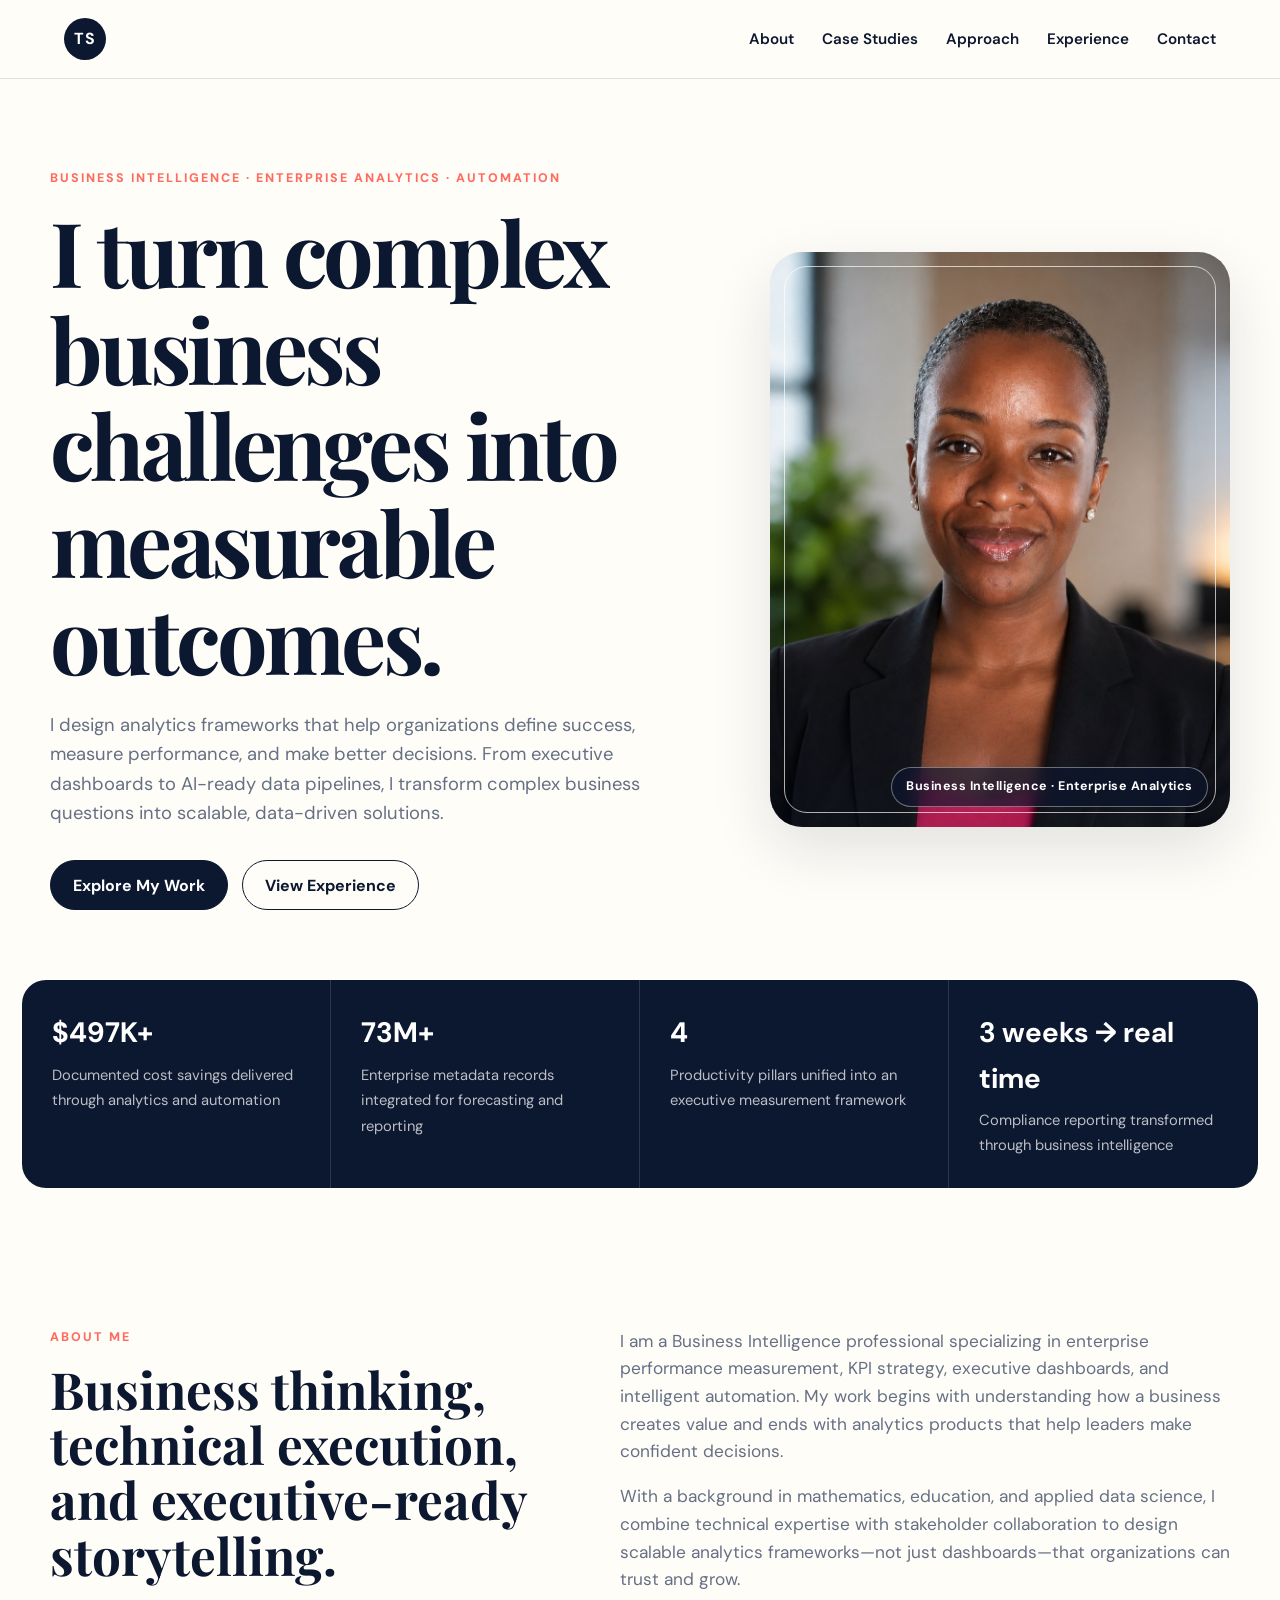
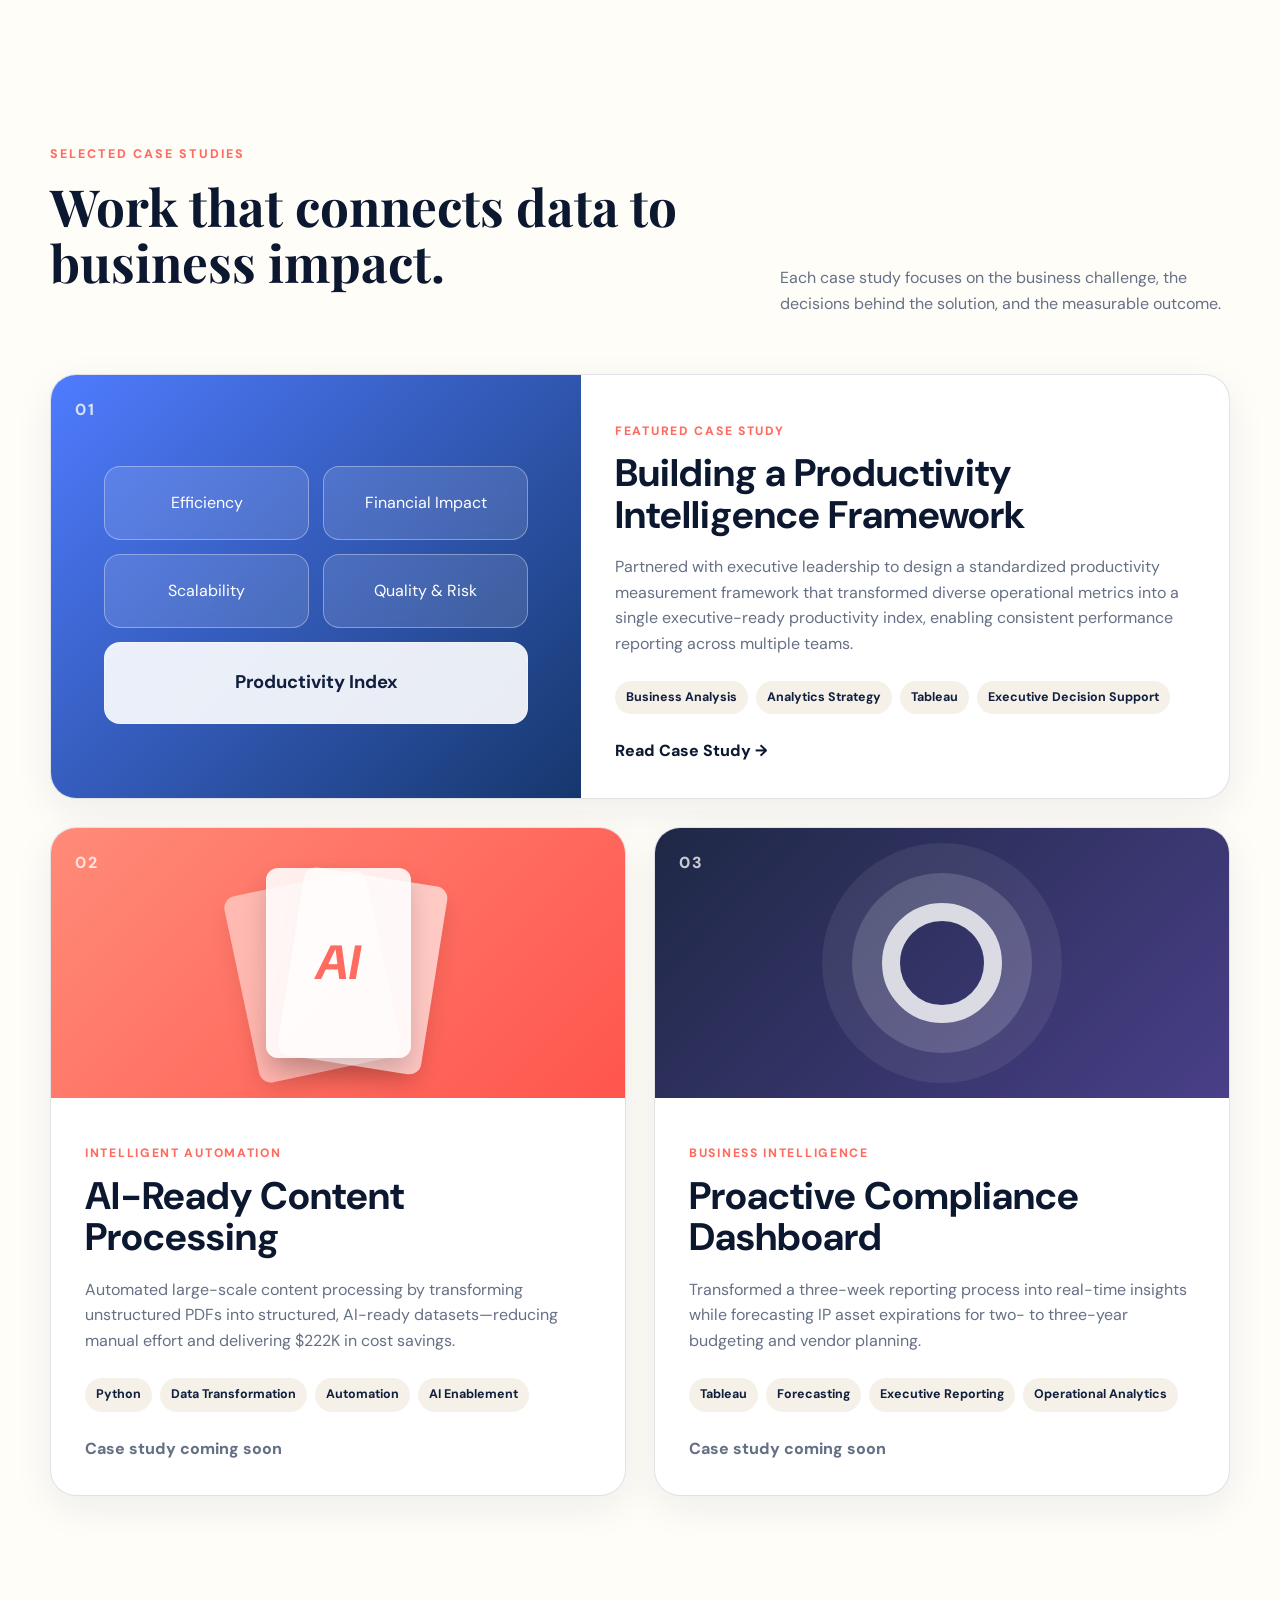
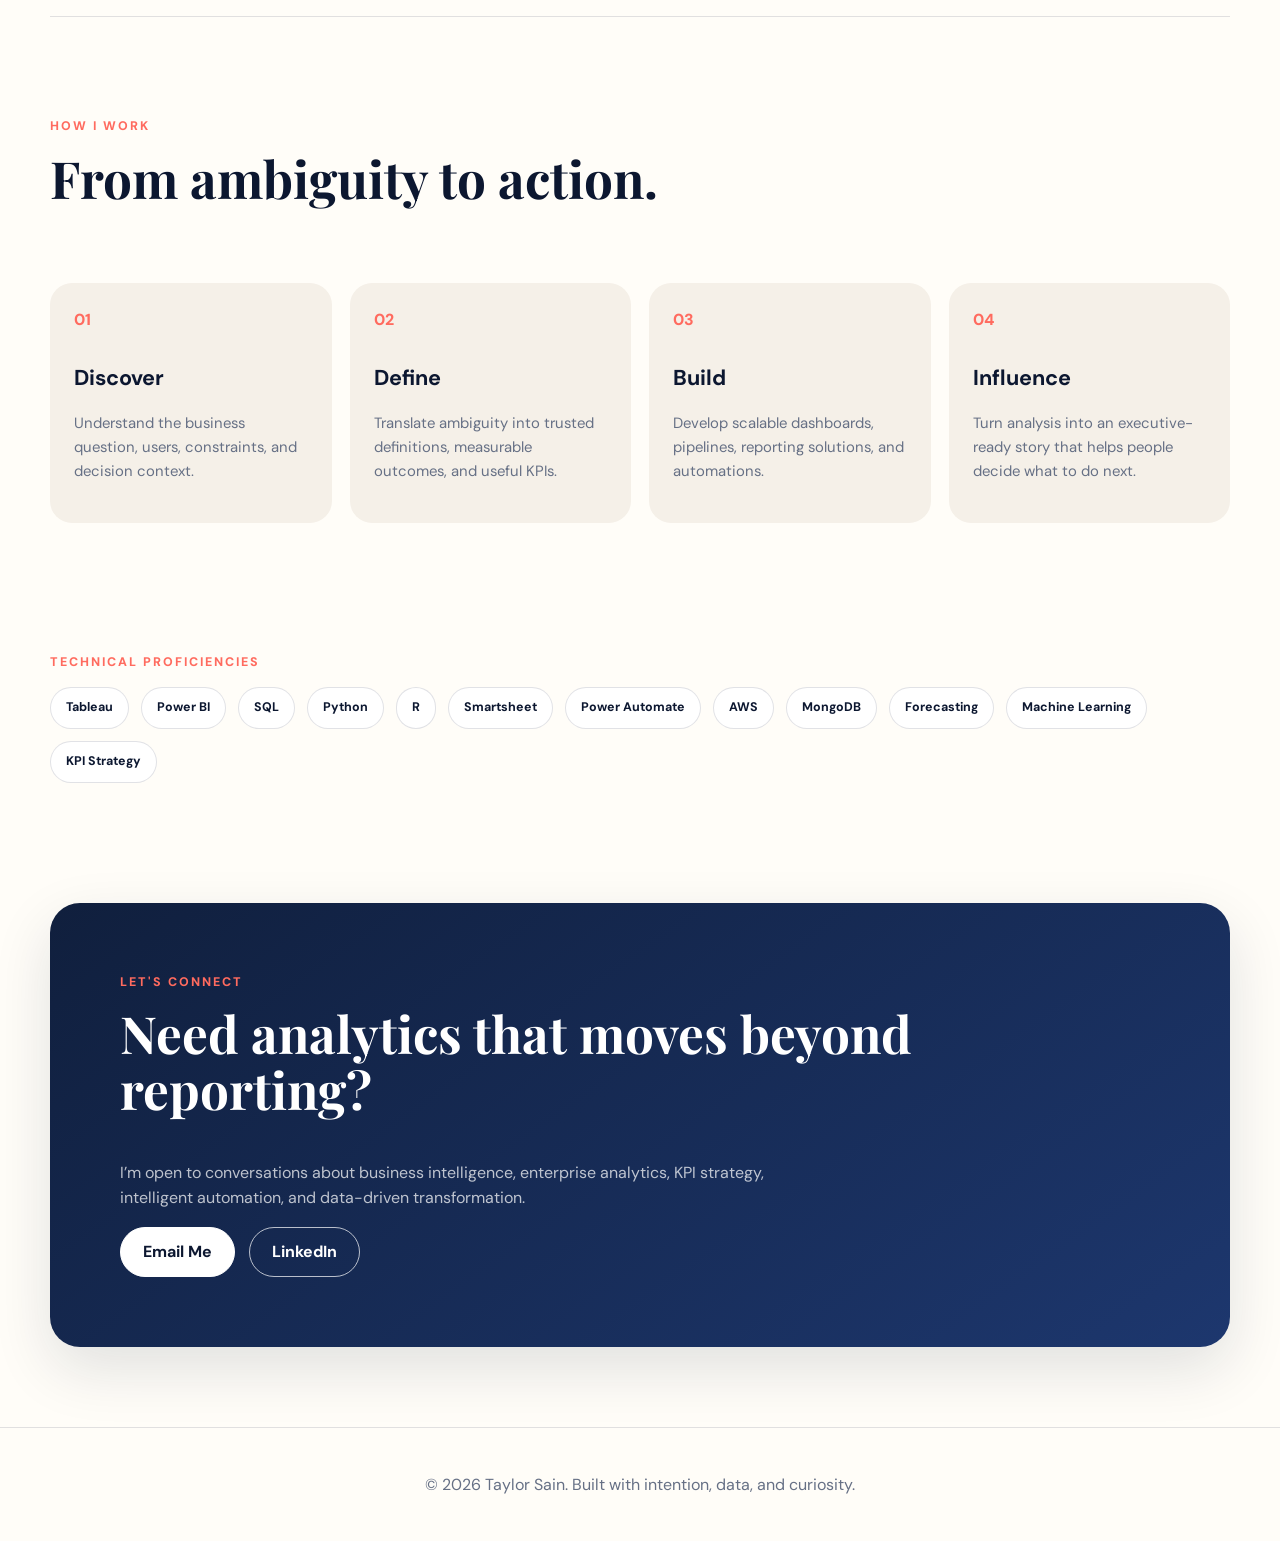
==== commit c0698470: "Add files via upload" ====
--- a/index.html
+++ b/index.html
@@ -18,7 +18,7 @@
       <a href="#about">About</a>
       <a href="#projects">Case Studies</a>
       <a href="#approach">Approach</a>
-      <a href="resume.html">Resume</a>
+      <a href="resume.html">Experience</a>
       <a href="#contact">Contact</a>
     </nav>
   </header>
@@ -33,7 +33,7 @@
         </p>
         <div class="hero-actions">
           <a class="button button-primary" href="#projects">Explore My Work</a>
-          <a class="button button-secondary" href="resume.html">View Resume</a>
+          <a class="button button-secondary" href="resume.html">View Experience</a>
         </div>
       </div>
 
--- a/style.css
+++ b/style.css
@@ -469,3 +469,131 @@
   .resume-side-column { grid-template-columns: 1fr; }
   .resume-page-cta { padding: 40px 25px; }
 }
+
+/* Experience page redesign */
+.nav-active::after { width: 100% !important; }
+.experience-hero {
+  display: grid;
+  grid-template-columns: 1.35fr .65fr;
+  gap: 70px;
+  align-items: end;
+  padding: 96px 0 86px;
+}
+.experience-hero h1 { max-width: 850px; }
+.experience-intro { max-width: 760px; margin: 0 0 32px; color: var(--muted); font-size: 1.16rem; }
+.experience-profile-card {
+  padding: 34px;
+  border: 1px solid var(--line);
+  border-radius: 26px;
+  background: var(--cream);
+  box-shadow: 0 14px 38px rgba(12,23,48,.08);
+}
+.profile-stat { padding: 18px 0; border-bottom: 1px solid var(--line); }
+.profile-stat strong { display: block; font-family: "Playfair Display", serif; font-size: 2.25rem; line-height: 1; }
+.profile-stat span { display: block; margin-top: 6px; color: var(--muted); }
+.profile-links { display: flex; flex-wrap: wrap; gap: 10px 18px; margin-top: 24px; font-weight: 700; font-size: .92rem; }
+.profile-links a { text-decoration: underline; text-underline-offset: 4px; }
+.profile-links span { color: var(--muted); }
+.career-section { padding-bottom: 120px; }
+.career-timeline { position: relative; margin-top: 34px; }
+.career-timeline::before {
+  content: "";
+  position: absolute;
+  left: 56px;
+  top: 12px;
+  bottom: 12px;
+  width: 1px;
+  background: var(--line);
+}
+.career-card {
+  position: relative;
+  display: grid;
+  grid-template-columns: 112px 1fr;
+  gap: 28px;
+  margin-bottom: 34px;
+}
+.career-marker { position: relative; z-index: 2; display: flex; justify-content: center; }
+.career-marker span {
+  display: grid;
+  place-items: center;
+  width: 72px;
+  height: 72px;
+  border: 6px solid var(--paper);
+  border-radius: 50%;
+  color: white;
+  background: var(--ink);
+  font-weight: 800;
+  font-size: .85rem;
+}
+.career-card-body {
+  padding: 38px;
+  border: 1px solid var(--line);
+  border-radius: 28px;
+  background: white;
+  box-shadow: 0 12px 36px rgba(12,23,48,.07);
+}
+.career-card-header { display: flex; justify-content: space-between; gap: 30px; align-items: start; }
+.career-company { margin: 0 0 10px; color: var(--accent); font-weight: 800; font-size: .76rem; letter-spacing: .12em; }
+.career-card h2 { margin-bottom: 0; font-size: clamp(2rem,4vw,3.5rem); }
+.career-date { flex: 0 0 auto; padding: 8px 12px; border-radius: 999px; color: var(--navy); background: var(--cream); font-weight: 700; font-size: .88rem; }
+.career-summary { max-width: 900px; margin: 24px 0; color: var(--muted); font-size: 1.05rem; }
+.career-focus { display: flex; flex-wrap: wrap; gap: 9px; margin-bottom: 28px; }
+.career-focus span { padding: 7px 11px; border-radius: 999px; background: #eef2ff; color: var(--navy); font-size: .78rem; font-weight: 800; }
+.career-projects { display: grid; grid-template-columns: repeat(2,1fr); gap: 16px; }
+.career-project {
+  min-height: 210px;
+  padding: 24px;
+  border: 1px solid var(--line);
+  border-radius: 20px;
+  background: var(--paper);
+}
+a.career-project { transition: transform .22s ease, box-shadow .22s ease; }
+a.career-project:hover { transform: translateY(-5px); box-shadow: var(--shadow); }
+.career-project.featured { color: white; border-color: transparent; background: linear-gradient(145deg,var(--navy),#274d91); }
+.project-status { display: block; margin-bottom: 24px; color: var(--accent); font-size: .7rem; font-weight: 800; letter-spacing: .12em; }
+.career-project.featured .project-status { color: #ffb3ad; }
+.career-project strong { display: block; margin-bottom: 10px; font-size: 1.18rem; }
+.career-project p { margin: 0 0 18px; color: var(--muted); font-size: .92rem; }
+.career-project.featured p { color: rgba(255,255,255,.76); }
+.career-project b { font-size: .84rem; }
+.achievement-grid { display: grid; grid-template-columns: repeat(2,1fr); gap: 14px; }
+.achievement-grid article { padding: 24px; border-radius: 18px; background: var(--cream); }
+.achievement-grid strong { display: block; margin-bottom: 8px; font-size: 1.55rem; }
+.achievement-grid span { color: var(--muted); font-size: .92rem; }
+.credentials-section { padding: 90px 0; background: var(--cream); }
+.credentials-grid { display: grid; grid-template-columns: 1fr 1.25fr .85fr; gap: 20px; }
+.credential-card { padding: 30px; border: 1px solid var(--line); border-radius: 24px; background: white; }
+.credential-item { padding: 16px 0; border-bottom: 1px solid var(--line); }
+.credential-item:last-child { border-bottom: 0; }
+.credential-item strong,.credential-item span { display: block; }
+.credential-item span { margin-top: 4px; color: var(--muted); }
+.award-card { color: white; background: var(--ink); }
+.award-card strong { display: block; margin-bottom: 8px; font-size: 1.45rem; }
+.award-card > span,.award-card > p { color: rgba(255,255,255,.72); }
+.resume-page-cta { display: flex; justify-content: space-between; gap: 50px; align-items: end; padding: 105px 0; }
+.resume-page-cta h2 { max-width: 820px; }
+.resume-page-cta p:not(.eyebrow) { color: var(--muted); }
+
+@media (max-width: 1000px) {
+  .experience-hero { grid-template-columns: 1fr; align-items: start; }
+  .experience-profile-card { max-width: 620px; }
+  .credentials-grid { grid-template-columns: 1fr 1fr; }
+  .award-card { grid-column: 1 / -1; }
+}
+@media (max-width: 760px) {
+  .career-timeline::before { left: 30px; }
+  .career-card { grid-template-columns: 60px 1fr; gap: 14px; }
+  .career-marker span { width: 58px; height: 58px; border-width: 5px; font-size: .74rem; }
+  .career-card-body { padding: 25px; }
+  .career-card-header { flex-direction: column; gap: 16px; }
+  .career-projects,.achievement-grid,.credentials-grid { grid-template-columns: 1fr; }
+  .award-card { grid-column: auto; }
+  .resume-page-cta { align-items: start; flex-direction: column; }
+}
+@media (max-width: 520px) {
+  .experience-hero { padding-top: 62px; }
+  .career-timeline::before { display:none; }
+  .career-card { grid-template-columns: 1fr; }
+  .career-marker { justify-content: flex-start; }
+  .career-marker span { width:auto; height:auto; padding:7px 12px; border:0; border-radius:999px; }
+}
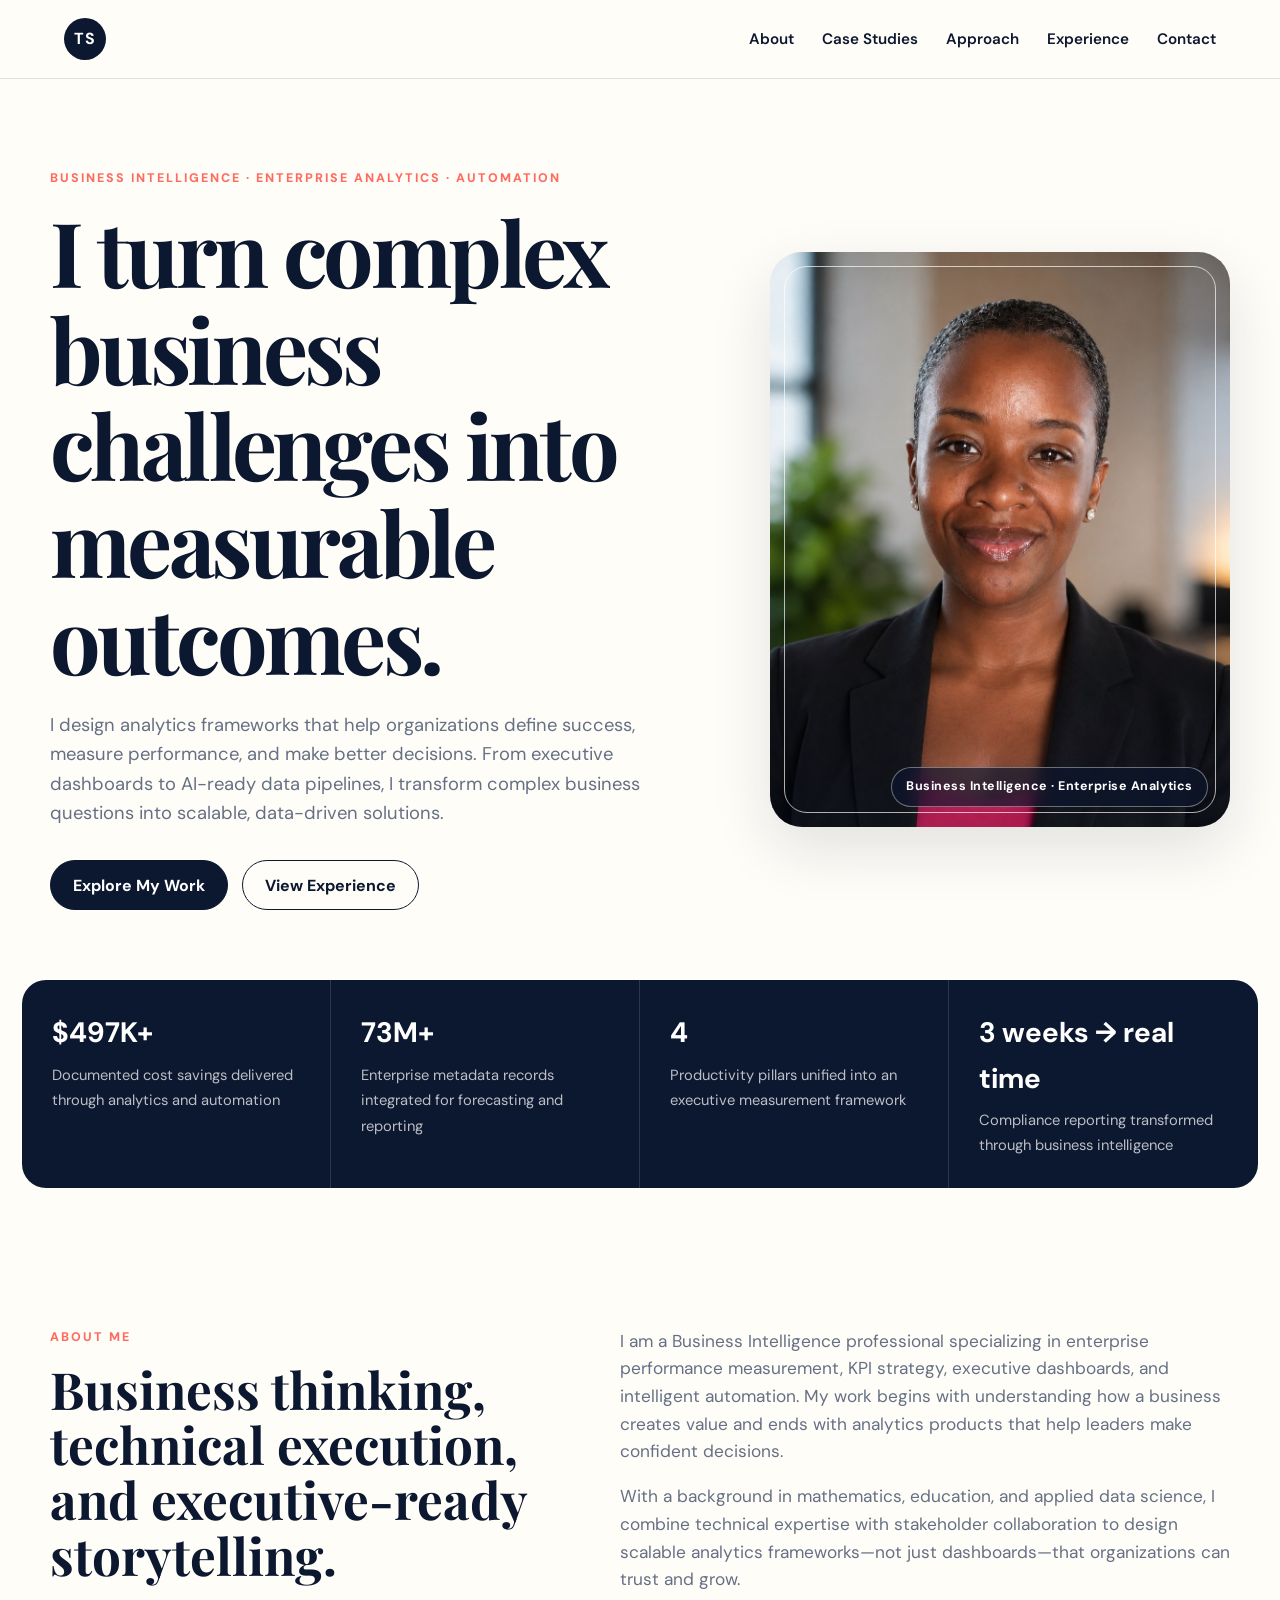
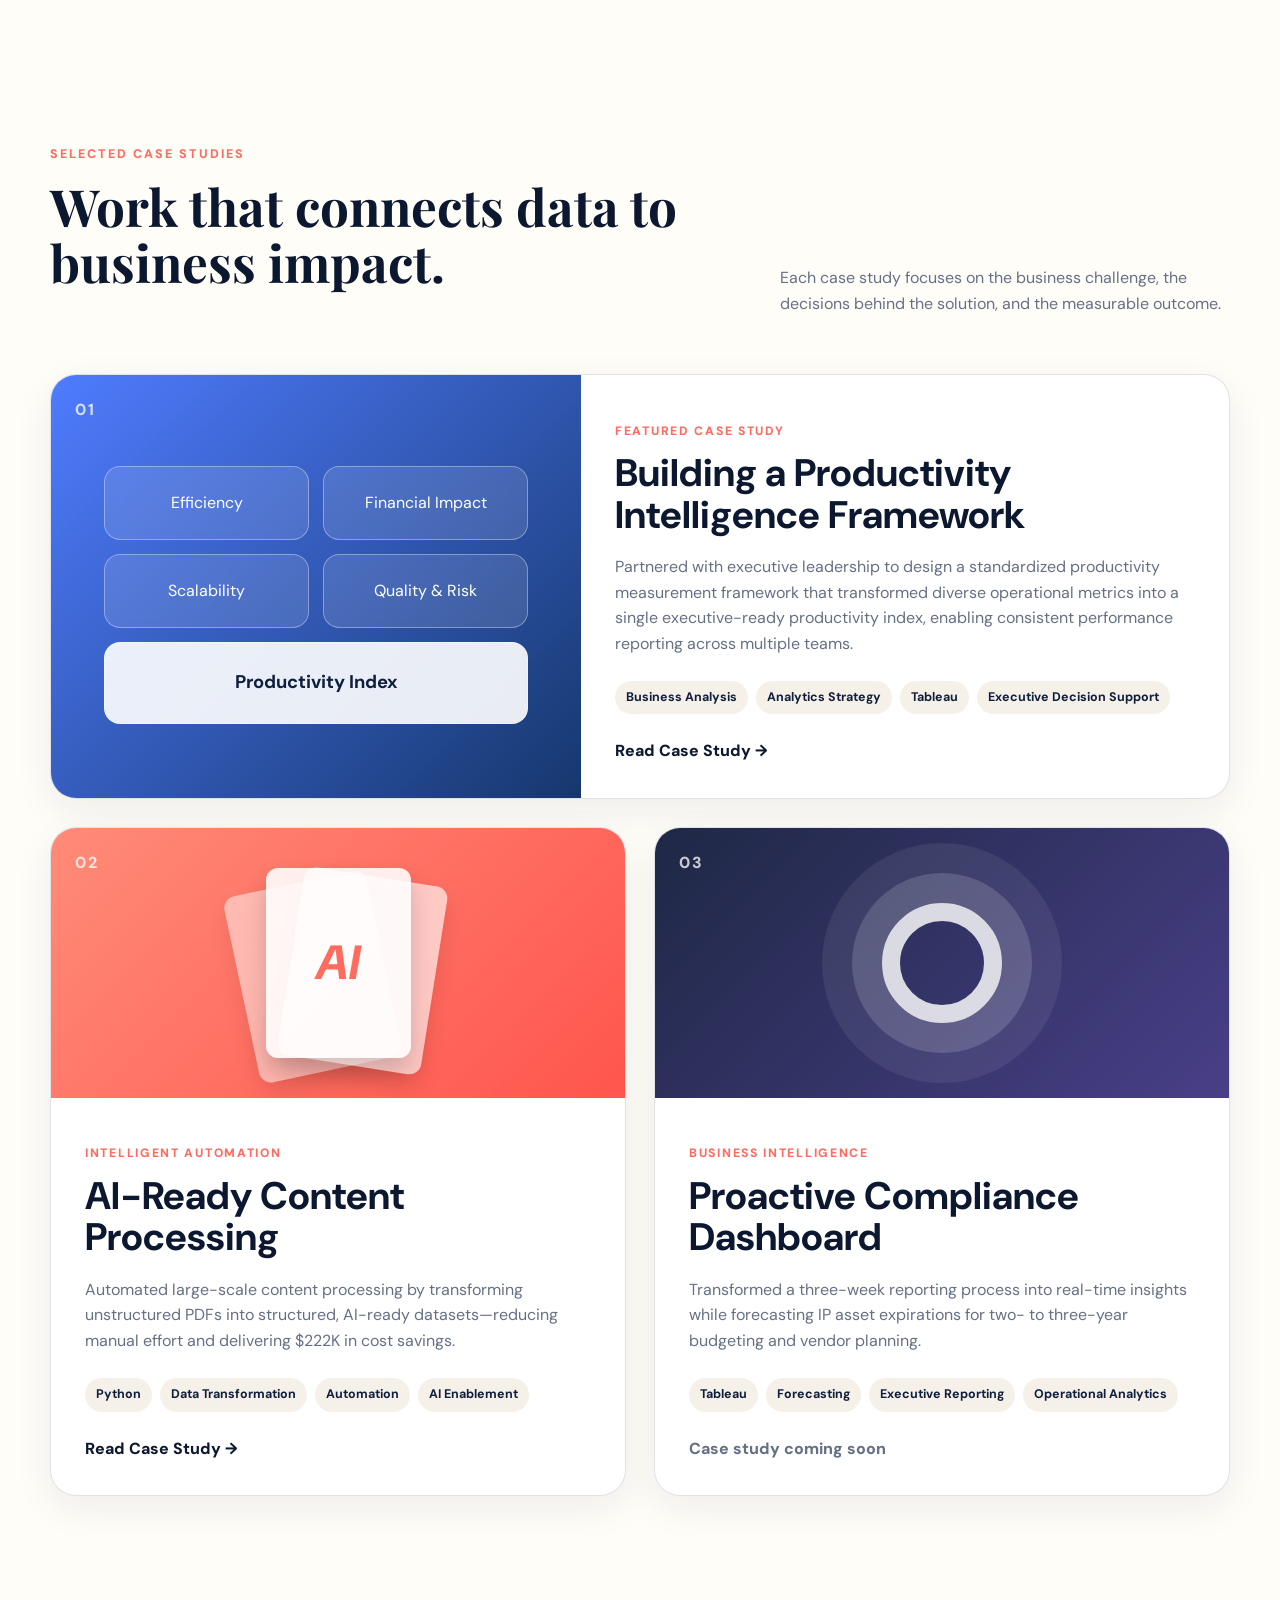
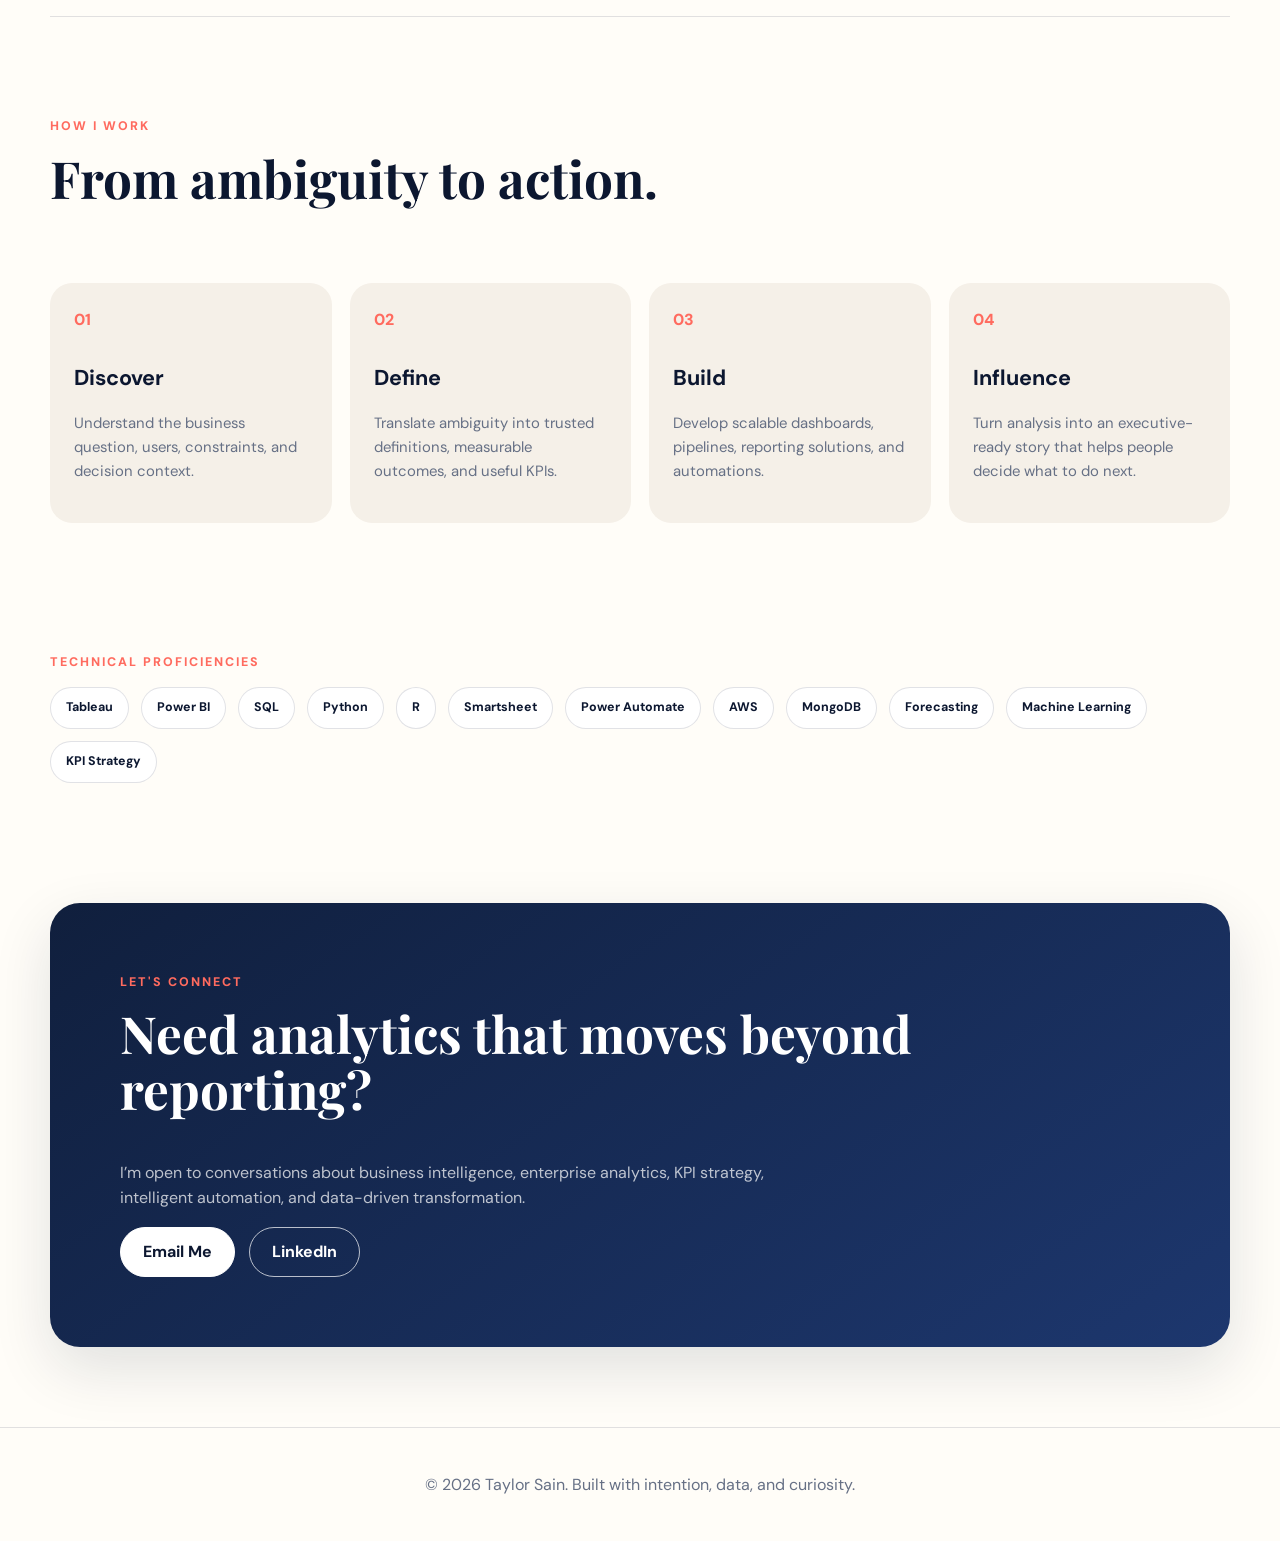
==== commit 3e5509d5: "Add files via upload" ====
--- a/index.html
+++ b/index.html
@@ -100,7 +100,7 @@
             <h3>AI-Ready Content Processing</h3>
             <p>Automated large-scale content processing by transforming unstructured PDFs into structured, AI-ready datasets—reducing manual effort and delivering $222K in cost savings.</p>
             <div class="project-tags"><span>Python</span><span>Data Transformation</span><span>Automation</span><span>AI Enablement</span></div>
-            <span class="text-link text-link-muted">Case study coming soon</span>
+            <a class="text-link" href="projects/document-intelligence.html">Read Case Study <span>→</span></a>
           </div>
         </article>
 
--- a/style.css
+++ b/style.css
@@ -453,21 +453,76 @@
 .resume-award .eyebrow { color: #ffb3ad; }
 .resume-award strong, .resume-award span { display: block; }
 .resume-award span { margin-top: 5px; color: rgba(255,255,255,.72); }
-.resume-page-cta { display: flex; justify-content: space-between; gap: 42px; align-items: end; margin-bottom: 80px; padding: 58px; border-radius: 30px; color: white; background: linear-gradient(145deg, var(--navy), #1d376e); box-shadow: var(--shadow); }
-.resume-page-cta h2 { max-width: 760px; margin-bottom: 14px; }
-.resume-page-cta p:not(.eyebrow) { max-width: 680px; margin-bottom: 0; color: rgba(255,255,255,.72); }
-.resume-page-cta .button-primary { color: var(--ink); background: white; border-color: white; }
-.resume-page-cta .button-secondary { color: white; border-color: rgba(255,255,255,.7); }
+.resume-page-cta {
+  position: relative;
+  overflow: hidden;
+  display: block;
+  margin: 18px auto 80px;
+  padding: clamp(34px, 5vw, 58px);
+  border: 1px solid #eadfd3;
+  border-radius: 28px;
+  color: var(--ink);
+  background: linear-gradient(135deg, #fbf4ed 0%, #fffaf5 56%, #f7e7df 100%);
+  box-shadow: 0 18px 46px rgba(61, 46, 35, .08);
+}
+.resume-page-cta::after {
+  content: "";
+  position: absolute;
+  right: -70px;
+  top: -100px;
+  width: 250px;
+  height: 250px;
+  border: 1px solid rgba(255, 107, 95, .14);
+  border-radius: 50%;
+  box-shadow: 0 0 0 42px rgba(255, 107, 95, .04), 0 0 0 84px rgba(255, 107, 95, .025);
+  pointer-events: none;
+}
+.resume-cta-copy,
+.resume-cta-actions { position: relative; z-index: 1; }
+.resume-cta-copy { max-width: 800px; }
+.resume-page-cta h2 {
+  max-width: 760px;
+  margin-bottom: 14px;
+  font-size: clamp(2.25rem, 4.1vw, 4rem);
+  line-height: 1.02;
+}
+.resume-page-cta p:not(.eyebrow) {
+  max-width: 720px;
+  margin: 0;
+  color: #5f6673;
+  font-size: 1.02rem;
+}
+.resume-cta-actions {
+  display: flex;
+  flex-wrap: wrap;
+  gap: 12px;
+  margin-top: 28px;
+}
+.resume-page-cta .button-primary {
+  color: white;
+  background: var(--ink);
+  border-color: var(--ink);
+}
+.resume-page-cta .button-secondary {
+  color: var(--ink);
+  background: rgba(255,255,255,.72);
+  border-color: rgba(12,23,48,.24);
+}
+.resume-page-cta .button-secondary:hover { background: white; }
 @media (max-width: 940px) {
   .resume-page { grid-template-columns: 1fr; }
   .resume-side-column { position: static; display: grid; grid-template-columns: 1fr 1fr; }
-  .resume-page-cta { align-items: start; flex-direction: column; }
+  .resume-page-cta { grid-template-columns: 1fr; align-items: start; gap: 28px; }
+  .resume-cta-actions { justify-content: flex-start; }
 }
 @media (max-width: 640px) {
   .resume-page-hero { padding-top: 54px; }
   .resume-role-header { flex-direction: column; gap: 8px; }
   .resume-side-column { grid-template-columns: 1fr; }
-  .resume-page-cta { padding: 40px 25px; }
+  .resume-page-cta { padding: 36px 24px; border-radius: 24px; }
+  .resume-page-cta h2 { font-size: clamp(2.2rem, 12vw, 3.2rem); }
+  .resume-cta-actions { width: 100%; }
+  .resume-cta-actions .button { flex: 1 1 180px; }
 }
 
 /* Experience page redesign */
@@ -570,9 +625,6 @@
 .award-card { color: white; background: var(--ink); }
 .award-card strong { display: block; margin-bottom: 8px; font-size: 1.45rem; }
 .award-card > span,.award-card > p { color: rgba(255,255,255,.72); }
-.resume-page-cta { display: flex; justify-content: space-between; gap: 50px; align-items: end; padding: 105px 0; }
-.resume-page-cta h2 { max-width: 820px; }
-.resume-page-cta p:not(.eyebrow) { color: var(--muted); }
 
 @media (max-width: 1000px) {
   .experience-hero { grid-template-columns: 1fr; align-items: start; }
@@ -588,7 +640,6 @@
   .career-card-header { flex-direction: column; gap: 16px; }
   .career-projects,.achievement-grid,.credentials-grid { grid-template-columns: 1fr; }
   .award-card { grid-column: auto; }
-  .resume-page-cta { align-items: start; flex-direction: column; }
 }
 @media (max-width: 520px) {
   .experience-hero { padding-top: 62px; }
@@ -597,3 +648,82 @@
   .career-marker { justify-content: flex-start; }
   .career-marker span { width:auto; height:auto; padding:7px 12px; border:0; border-radius:999px; }
 }
+
+
+/* Experience page closing card — isolated to prevent older CTA rules from overriding alignment */
+.experience-connect-card {
+  position: relative;
+  overflow: hidden;
+  margin: 24px auto 80px;
+  padding: clamp(42px, 6vw, 76px);
+  border: 1px solid #eadfd3;
+  border-radius: 30px;
+  color: var(--ink);
+  background: linear-gradient(135deg, #fbf5ee 0%, #fffaf6 58%, #f8e9e2 100%);
+  box-shadow: 0 18px 46px rgba(61, 46, 35, .08);
+}
+.experience-connect-card::after {
+  content: "";
+  position: absolute;
+  right: -72px;
+  top: -105px;
+  width: 255px;
+  height: 255px;
+  border: 1px solid rgba(255, 107, 95, .14);
+  border-radius: 50%;
+  box-shadow: 0 0 0 44px rgba(255, 107, 95, .04), 0 0 0 88px rgba(255, 107, 95, .025);
+  pointer-events: none;
+}
+.experience-connect-content {
+  position: relative;
+  z-index: 1;
+  display: flex;
+  flex-direction: column;
+  align-items: flex-start;
+  width: min(100%, 790px);
+  text-align: left;
+}
+.experience-connect-card .eyebrow { margin-bottom: 18px; }
+.experience-connect-card h2 {
+  max-width: 720px;
+  margin: 0 0 18px;
+  font-size: clamp(2.6rem, 5vw, 4.8rem);
+  line-height: 1.02;
+}
+.experience-connect-card p:not(.eyebrow) {
+  max-width: 720px;
+  margin: 0;
+  color: #5f6673;
+  font-size: 1.05rem;
+  line-height: 1.75;
+}
+.experience-connect-actions {
+  display: flex;
+  flex-wrap: wrap;
+  justify-content: flex-start;
+  align-items: center;
+  gap: 14px;
+  width: 100%;
+  margin-top: 30px;
+}
+.experience-connect-card .button-primary {
+  color: white;
+  background: var(--ink);
+  border-color: var(--ink);
+}
+.experience-connect-card .button-secondary {
+  color: var(--ink);
+  background: rgba(255, 255, 255, .76);
+  border-color: rgba(12, 23, 48, .24);
+}
+.experience-connect-card .button-secondary:hover { background: white; }
+@media (max-width: 640px) {
+  .experience-connect-card {
+    margin-bottom: 56px;
+    padding: 38px 24px;
+    border-radius: 24px;
+  }
+  .experience-connect-card h2 { font-size: clamp(2.4rem, 13vw, 3.4rem); }
+  .experience-connect-actions { align-items: stretch; }
+  .experience-connect-actions .button { flex: 1 1 180px; }
+}
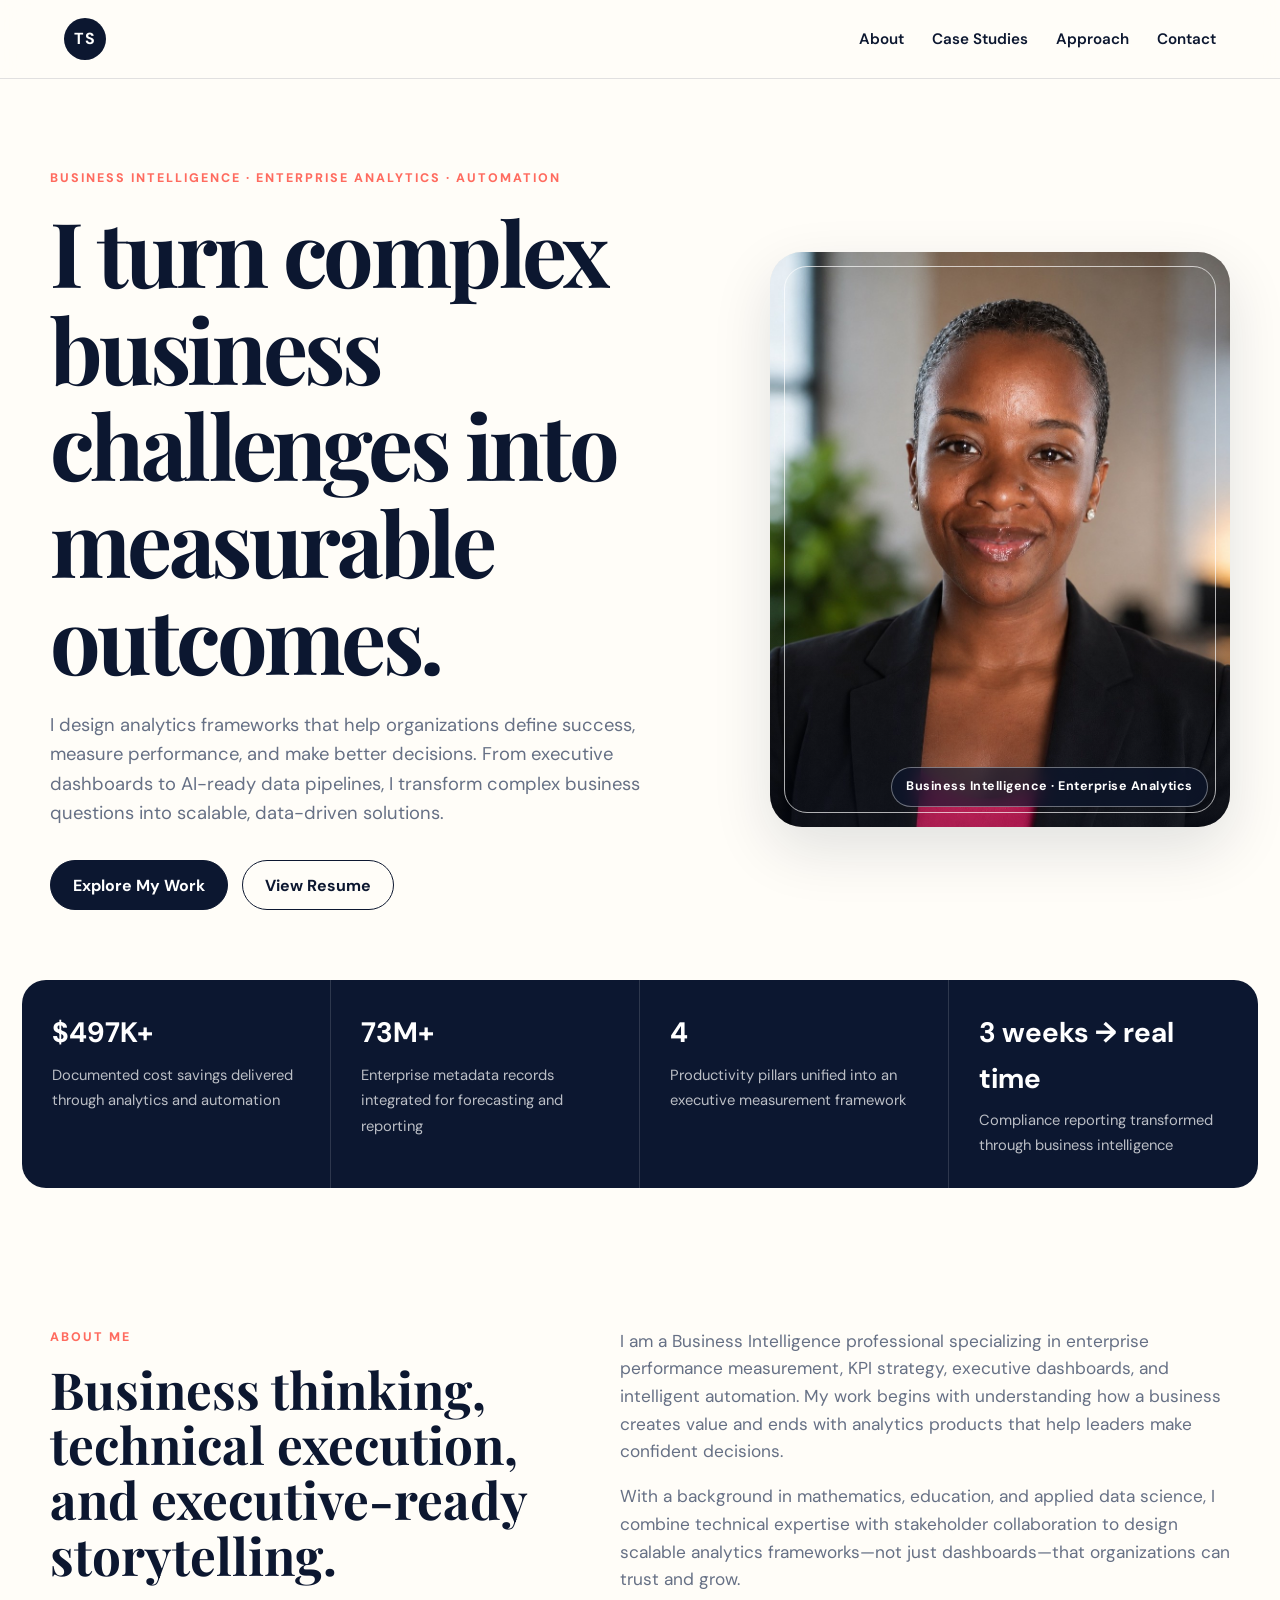
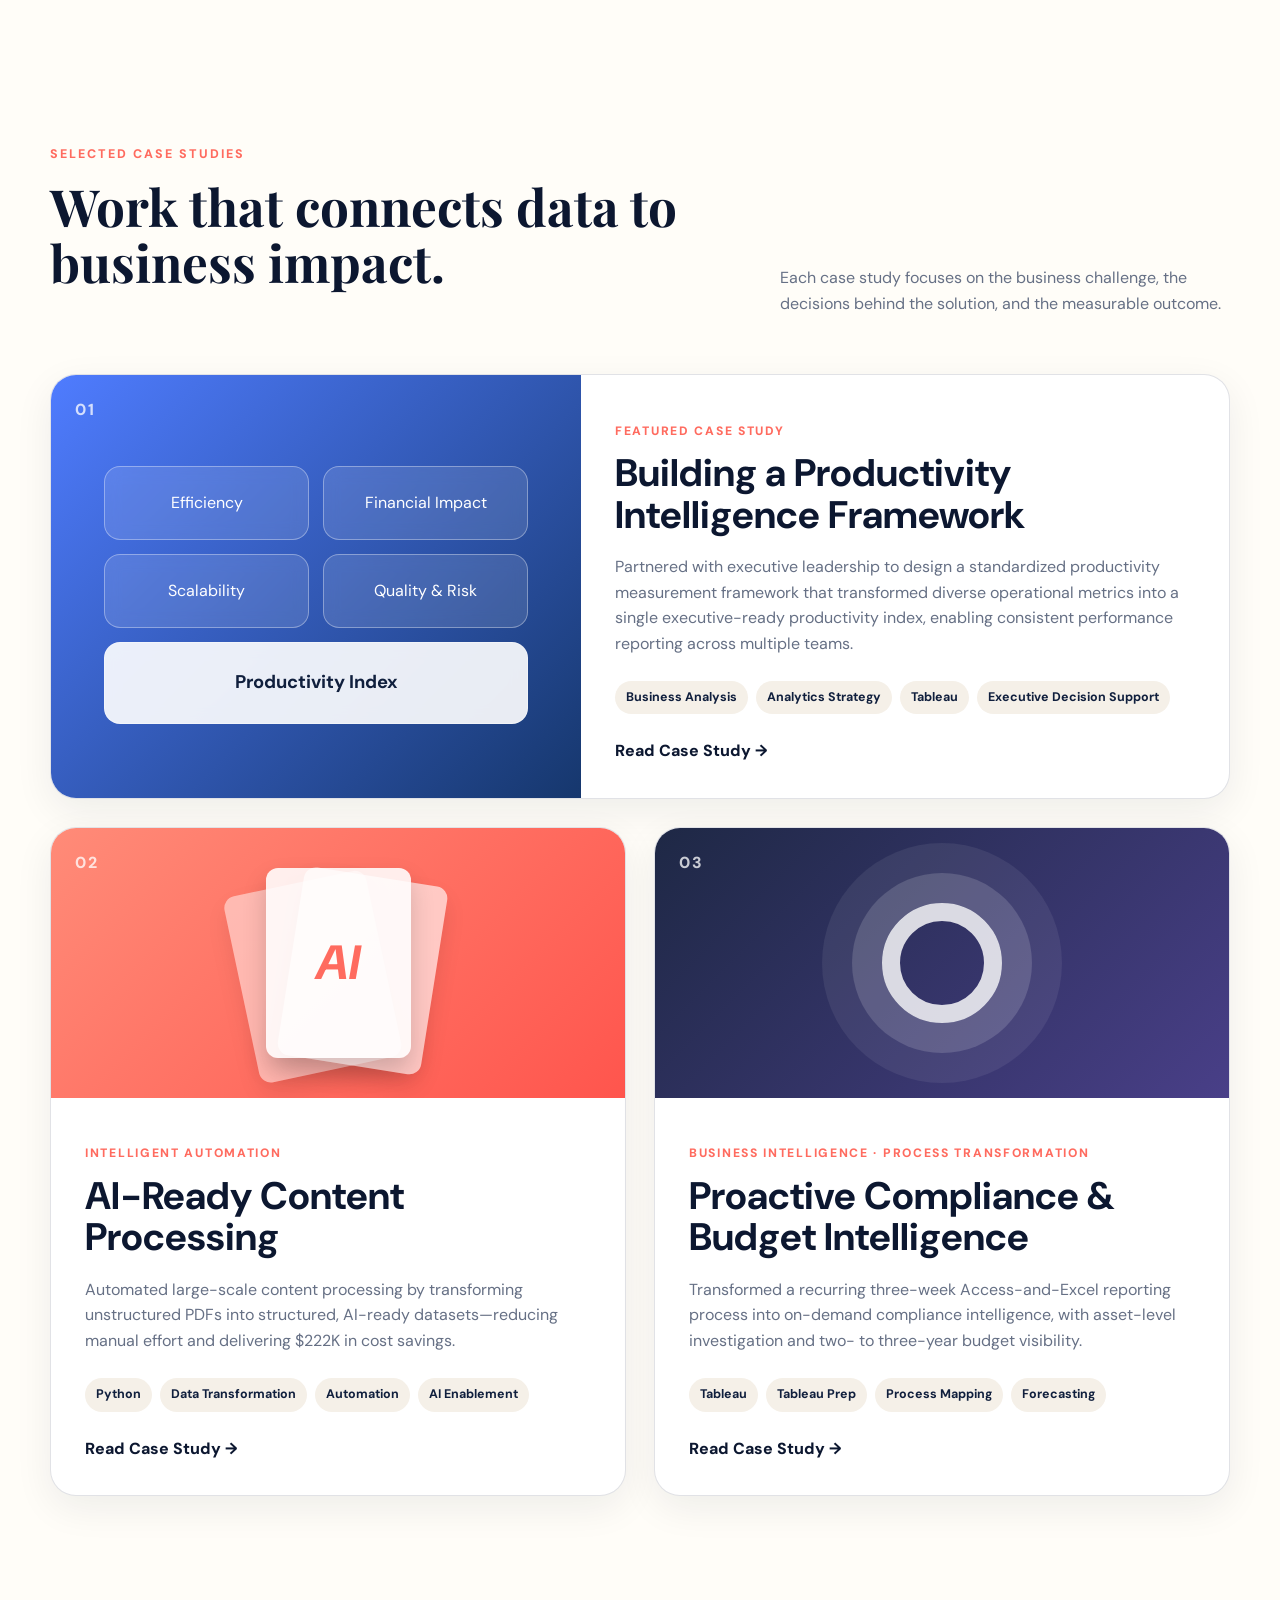
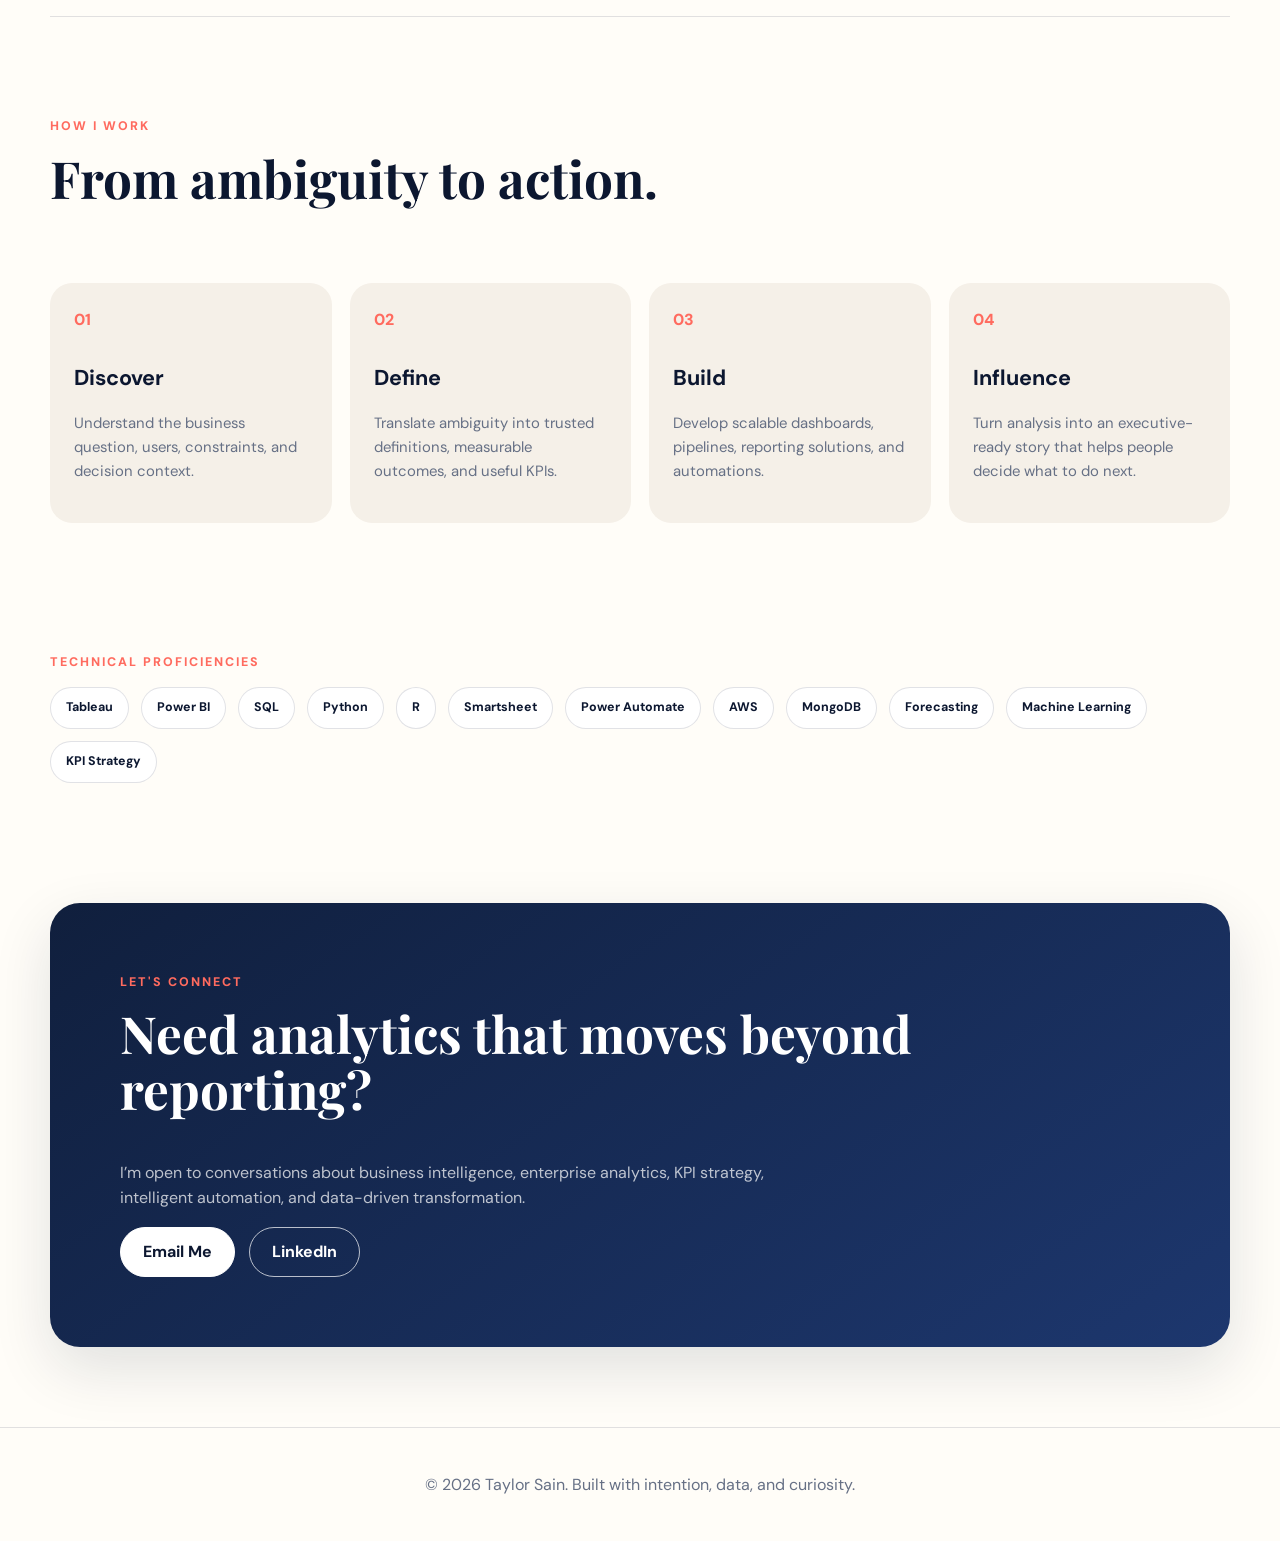
==== commit ca61cb67: "Add files via upload" ====
--- a/index.html
+++ b/index.html
@@ -18,7 +18,6 @@
       <a href="#about">About</a>
       <a href="#projects">Case Studies</a>
       <a href="#approach">Approach</a>
-      <a href="resume.html">Experience</a>
       <a href="#contact">Contact</a>
     </nav>
   </header>
@@ -33,7 +32,7 @@
         </p>
         <div class="hero-actions">
           <a class="button button-primary" href="#projects">Explore My Work</a>
-          <a class="button button-secondary" href="resume.html">View Experience</a>
+          <a class="button button-secondary" href="assets/Taylor-Sain-Resume.pdf" target="_blank" rel="noopener">View Resume</a>
         </div>
       </div>
 
@@ -107,11 +106,11 @@
         <article class="project-card reveal">
           <div class="project-visual visual-compliance"><span class="project-number">03</span><div class="pulse-ring" aria-hidden="true"></div></div>
           <div class="project-content">
-            <p class="project-type">BUSINESS INTELLIGENCE</p>
-            <h3>Proactive Compliance Dashboard</h3>
-            <p>Transformed a three-week reporting process into real-time insights while forecasting IP asset expirations for two- to three-year budgeting and vendor planning.</p>
-            <div class="project-tags"><span>Tableau</span><span>Forecasting</span><span>Executive Reporting</span><span>Operational Analytics</span></div>
-            <span class="text-link text-link-muted">Case study coming soon</span>
+            <p class="project-type">BUSINESS INTELLIGENCE · PROCESS TRANSFORMATION</p>
+            <h3>Proactive Compliance &amp; Budget Intelligence</h3>
+            <p>Transformed a recurring three-week Access-and-Excel reporting process into on-demand compliance intelligence, with asset-level investigation and two- to three-year budget visibility.</p>
+            <div class="project-tags"><span>Tableau</span><span>Tableau Prep</span><span>Process Mapping</span><span>Forecasting</span></div>
+            <a class="text-link" href="projects/proactive-compliance.html">Read Case Study <span>→</span></a>
           </div>
         </article>
       </div>
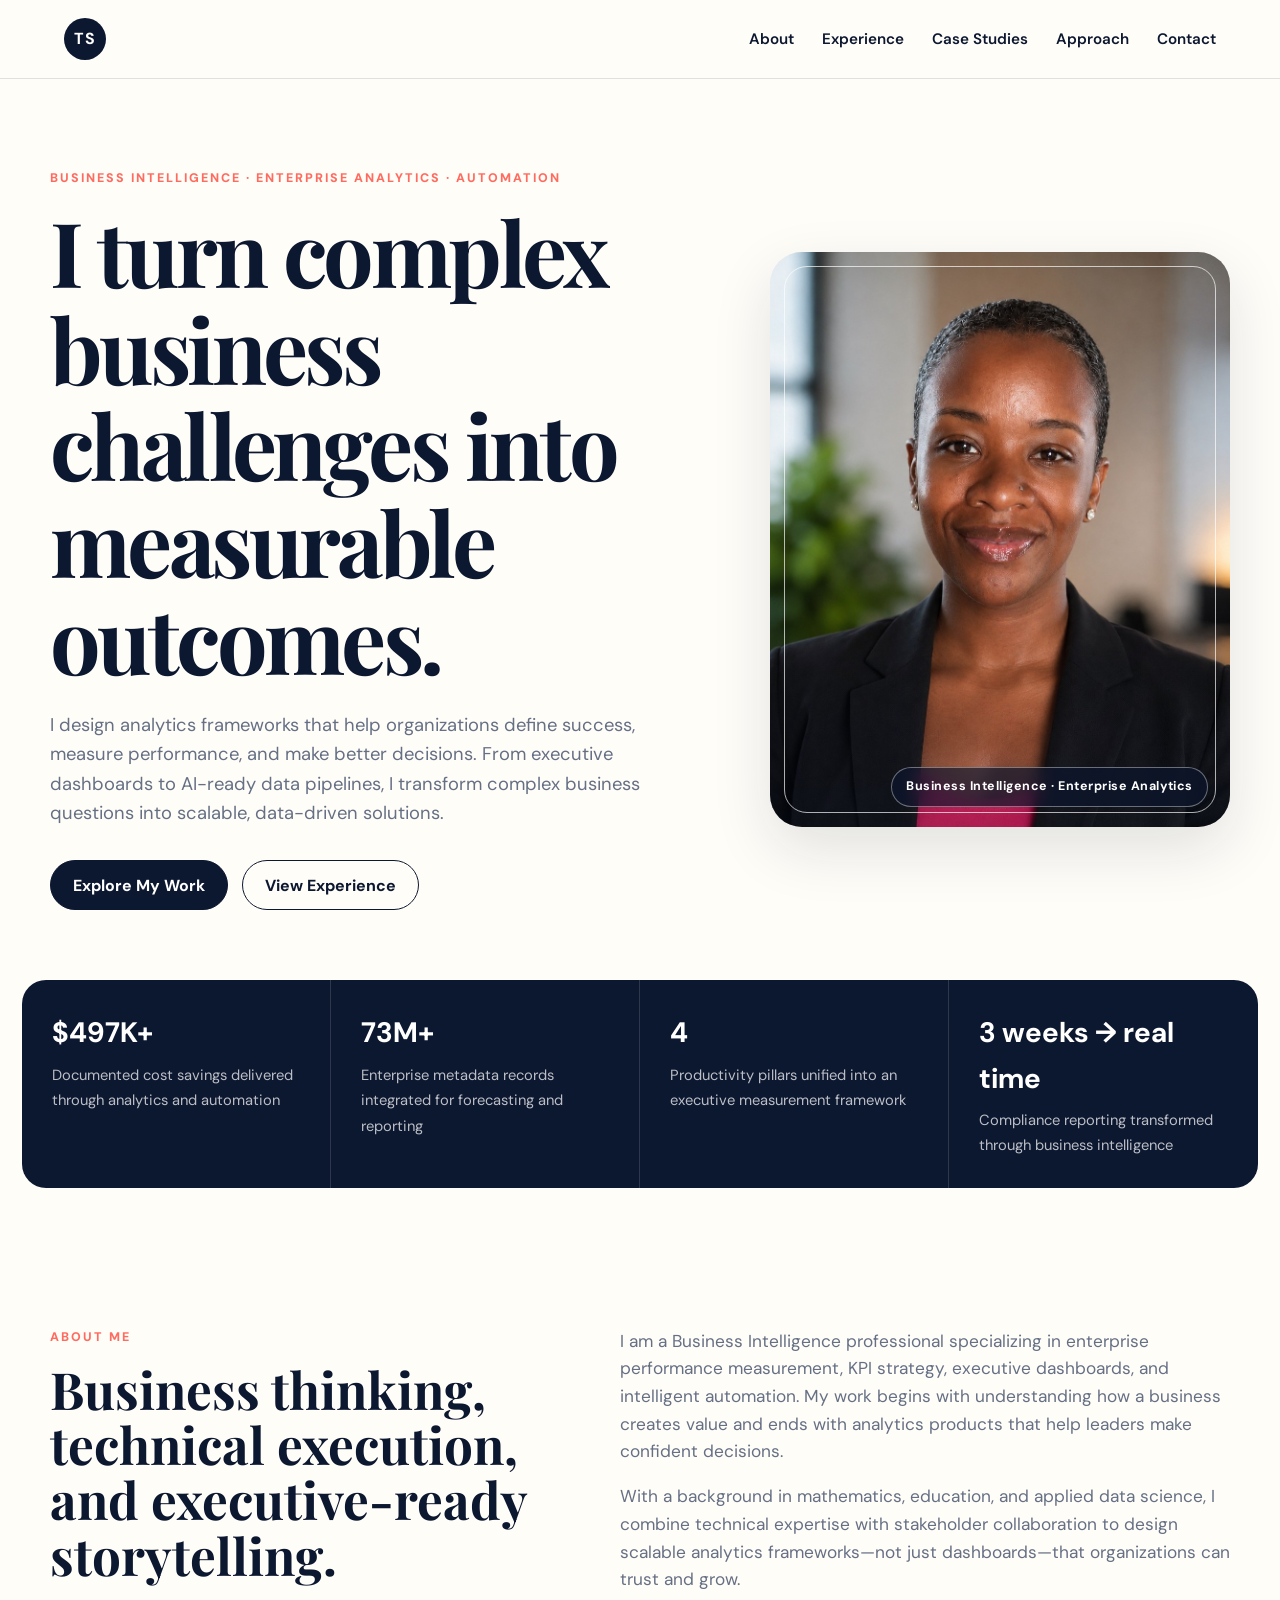
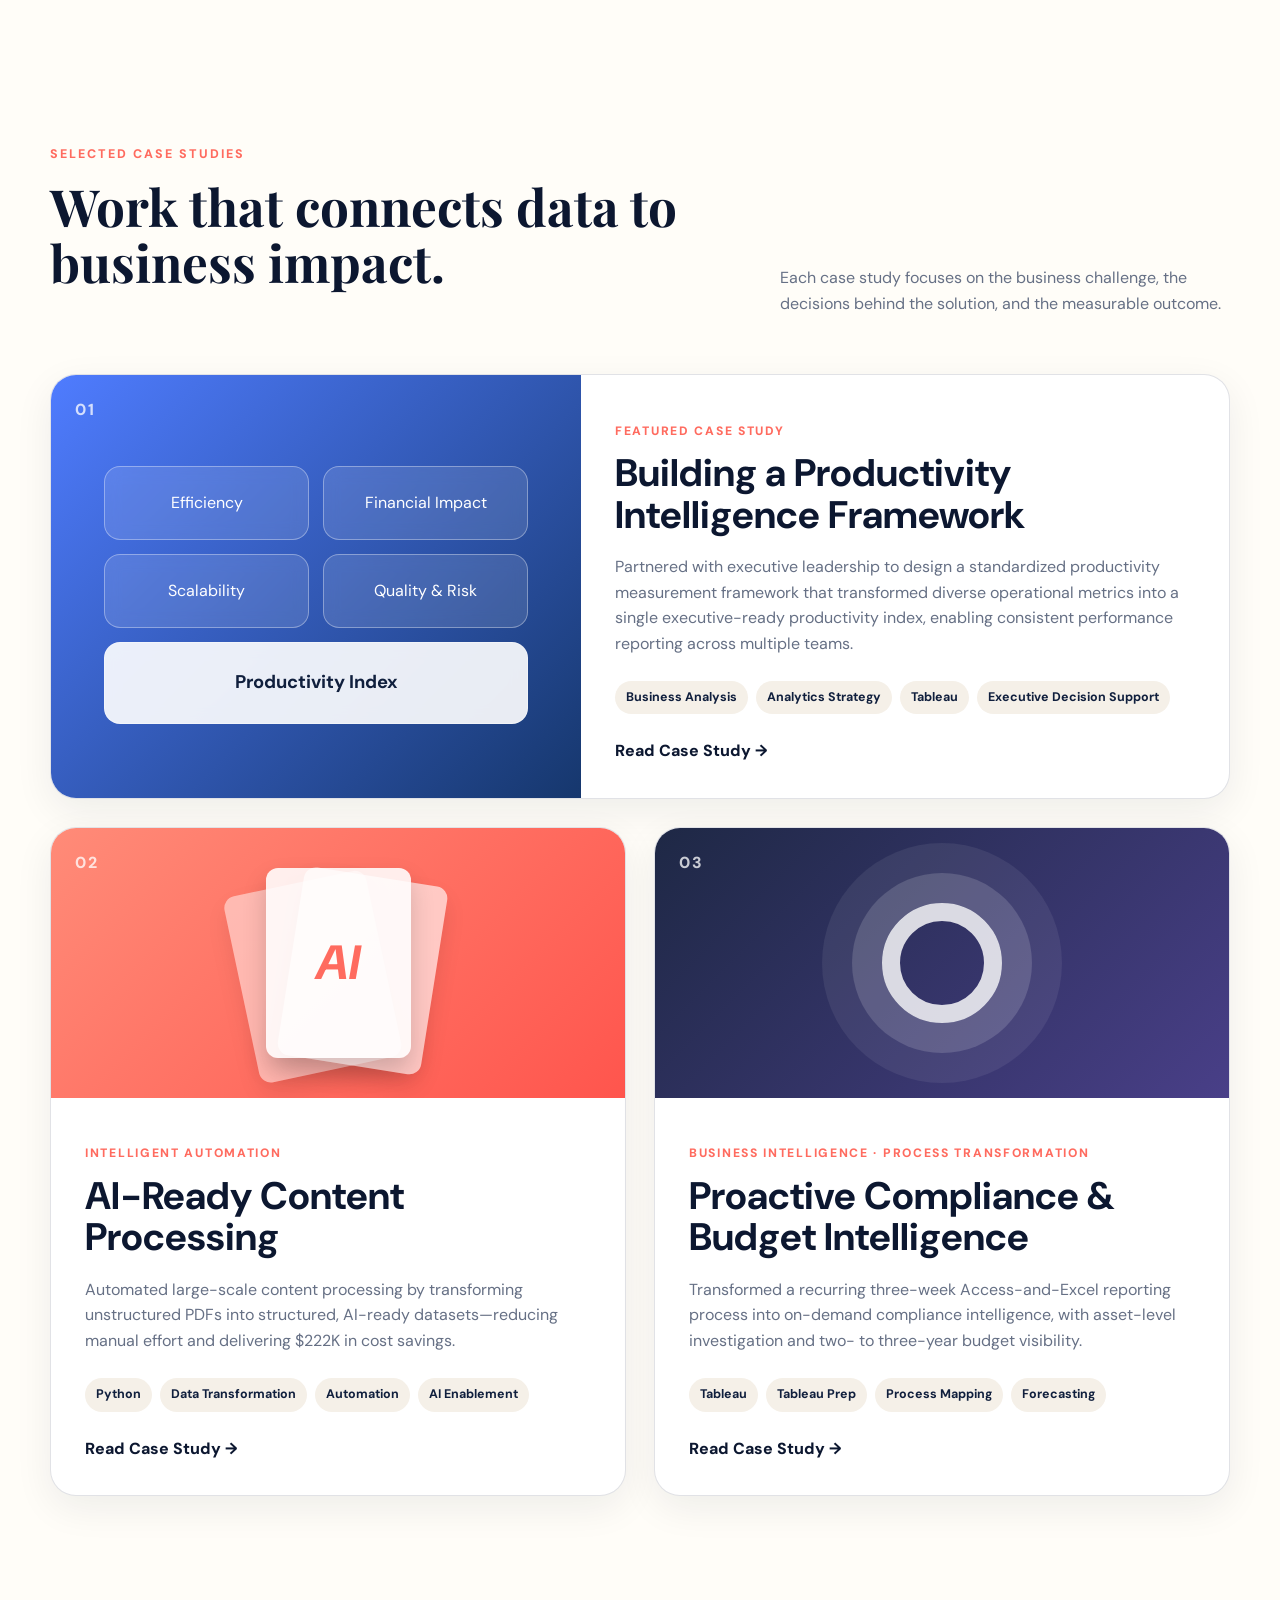
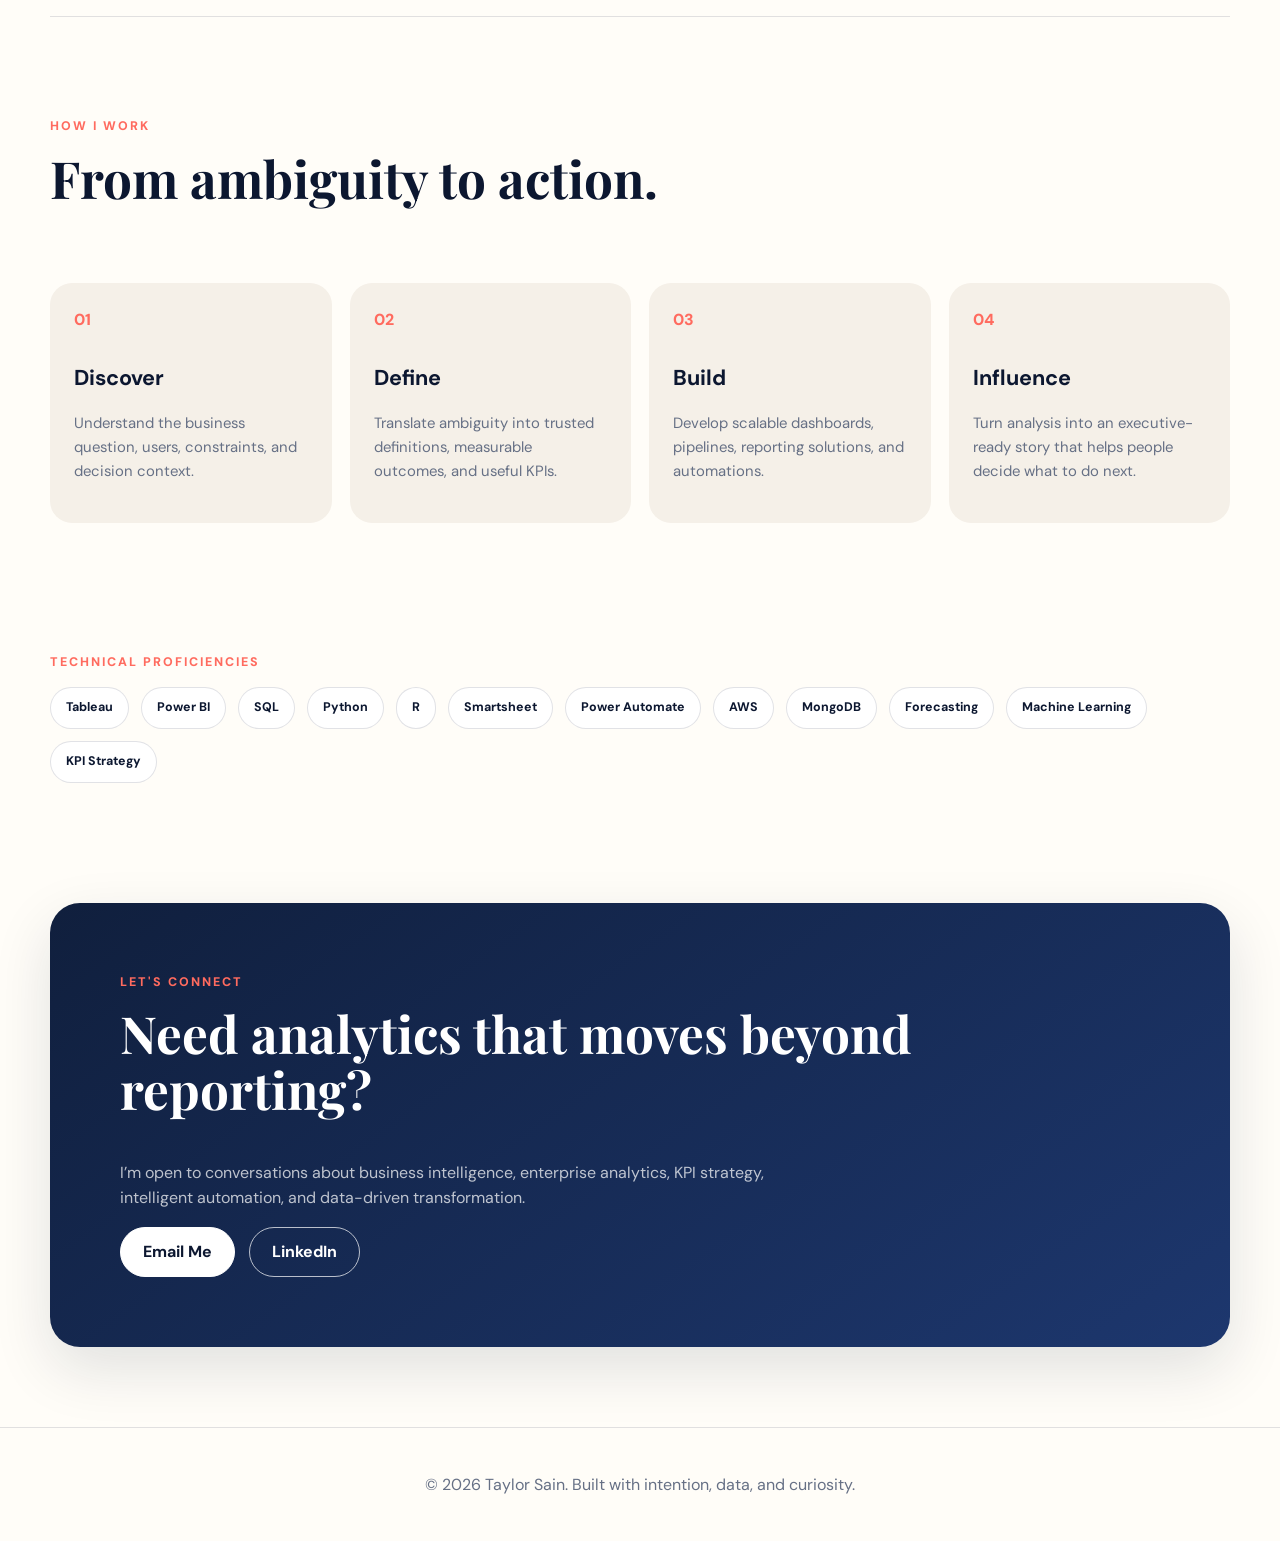
==== commit a509de1b: "Add files via upload" ====
--- a/index.html
+++ b/index.html
@@ -16,6 +16,7 @@
     <button class="menu-toggle" aria-label="Open navigation" aria-expanded="false">☰</button>
     <nav class="site-nav" aria-label="Primary navigation">
       <a href="#about">About</a>
+      <a href="resume.html">Experience</a>
       <a href="#projects">Case Studies</a>
       <a href="#approach">Approach</a>
       <a href="#contact">Contact</a>
@@ -32,7 +33,7 @@
         </p>
         <div class="hero-actions">
           <a class="button button-primary" href="#projects">Explore My Work</a>
-          <a class="button button-secondary" href="assets/Taylor-Sain-Resume.pdf" target="_blank" rel="noopener">View Resume</a>
+          <a class="button button-secondary" href="resume.html">View Experience</a>
         </div>
       </div>
 
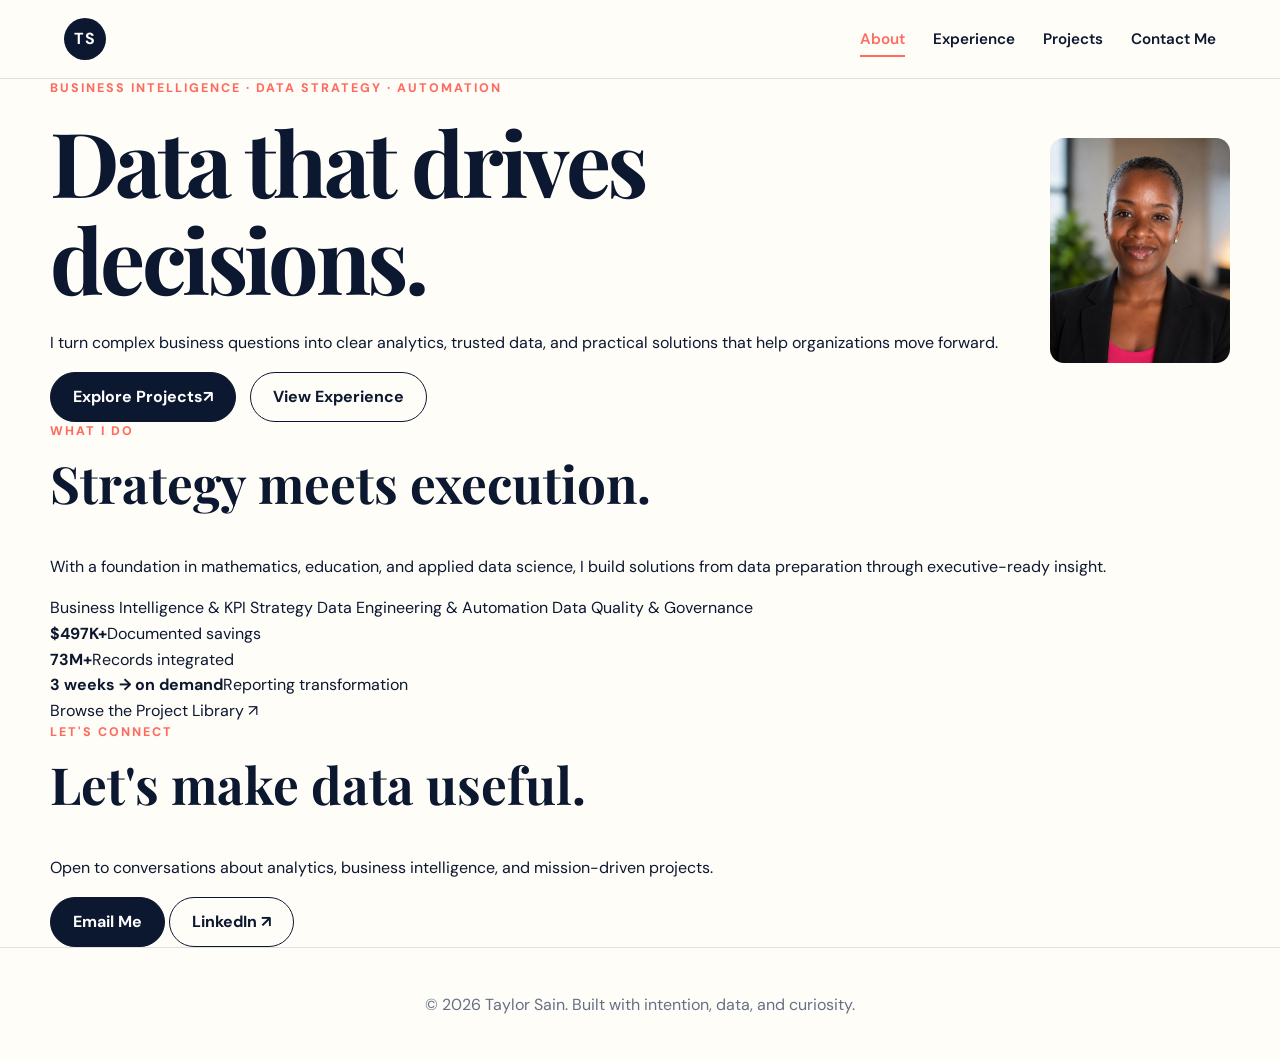
==== commit b7c86003: "Updating structure" ====
--- a/index.html
+++ b/index.html
@@ -3,146 +3,129 @@
 <head>
   <meta charset="UTF-8" />
   <meta name="viewport" content="width=device-width, initial-scale=1.0" />
-  <meta name="description" content="Taylor Sain — Business Intelligence professional specializing in enterprise performance measurement, KPI strategy, executive dashboards, automation, and analytics products." />
+  <meta name="description" content="Taylor Sain — Business intelligence, enterprise analytics, and intelligent automation." />
   <title>Taylor Sain | Business Intelligence & Enterprise Analytics</title>
   <link rel="preconnect" href="https://fonts.googleapis.com">
   <link rel="preconnect" href="https://fonts.gstatic.com" crossorigin>
   <link href="https://fonts.googleapis.com/css2?family=DM+Sans:wght@400;500;600;700&family=Playfair+Display:wght@600;700&display=swap" rel="stylesheet">
   <link rel="stylesheet" href="style.css" />
+  <style>
+    /* Portrait beside the introductory headline, independent of older CSS. */
+    body.compact-home .compact-hero {
+      display: grid !important;
+      grid-template-columns: minmax(0, 1fr) 180px !important;
+      align-items: center !important;
+      gap: 32px !important;
+    }
+    body.compact-home .compact-hero .compact-intro { min-width: 0 !important; }
+    body.compact-home .compact-hero figure.compact-portrait {
+      display: block !important;
+      width: 180px !important;
+      max-width: 180px !important;
+      height: 225px !important;
+      max-height: 225px !important;
+      min-height: 0 !important;
+      aspect-ratio: auto !important;
+      margin: 0 !important;
+      padding: 0 !important;
+      overflow: hidden !important;
+      justify-self: end !important;
+      border-radius: 14px !important;
+    }
+    body.compact-home .compact-hero figure.compact-portrait > img {
+      display: block !important;
+      width: 180px !important;
+      max-width: 180px !important;
+      height: 225px !important;
+      max-height: 225px !important;
+      object-fit: cover !important;
+      object-position: center 30% !important;
+    }
+    body.compact-home .compact-work .compact-work-layout { display: block !important; }
+    @media (max-width: 640px) {
+      body.compact-home .compact-hero {
+        grid-template-columns: minmax(0, 1fr) 100px !important;
+        gap: 14px !important;
+        align-items: center !important;
+      }
+      body.compact-home .compact-hero figure.compact-portrait,
+      body.compact-home .compact-hero figure.compact-portrait > img {
+        width: 100px !important;
+        max-width: 100px !important;
+        height: 125px !important;
+        max-height: 125px !important;
+      }
+    }
+  </style>
 </head>
-<body>
+<body class="compact-home">
   <header class="site-header">
-    <a class="brand" href="#top" aria-label="Taylor Sain home">TS</a>
-    <button class="menu-toggle" aria-label="Open navigation" aria-expanded="false">☰</button>
+    <a class="brand" href="index.html" aria-label="Taylor Sain home">TS</a>
+    <button class="menu-toggle" type="button" aria-label="Open navigation" aria-expanded="false">☰</button>
     <nav class="site-nav" aria-label="Primary navigation">
-      <a href="#about">About</a>
+      <a href="index.html#about" class="nav-active" aria-current="page">About</a>
       <a href="resume.html">Experience</a>
-      <a href="#projects">Case Studies</a>
-      <a href="#approach">Approach</a>
-      <a href="#contact">Contact</a>
+      <a href="projects.html">Projects</a>
+      <a href="index.html#contact">Contact Me</a>
     </nav>
   </header>
-
   <main id="top">
-    <section class="hero section-shell reveal">
-      <div class="hero-copy">
-        <p class="eyebrow">BUSINESS INTELLIGENCE · ENTERPRISE ANALYTICS · AUTOMATION</p>
-        <h1>I turn complex business challenges into measurable outcomes.</h1>
-        <p class="hero-text">
-          I design analytics frameworks that help organizations define success, measure performance, and make better decisions. From executive dashboards to AI-ready data pipelines, I transform complex business questions into scalable, data-driven solutions.
-        </p>
+    <!-- 01 / Introduction -->
+    <section id="about" class="compact-hero section-shell reveal" aria-labelledby="intro-title">
+      <div class="compact-intro">
+        <p class="eyebrow">BUSINESS INTELLIGENCE · DATA STRATEGY · AUTOMATION</p>
+        <h1 id="intro-title">Data that drives decisions.</h1>
+        <p class="compact-lead">I turn complex business questions into clear analytics, trusted data, and practical solutions that help organizations move forward.</p>
         <div class="hero-actions">
-          <a class="button button-primary" href="#projects">Explore My Work</a>
+          <a class="button button-primary" href="projects.html">Explore Projects <span aria-hidden="true">↗</span></a>
           <a class="button button-secondary" href="resume.html">View Experience</a>
         </div>
       </div>
-
-      <figure class="hero-photo-wrap">
-        <div class="hero-photo-frame">
-          <img class="hero-photo" src="assets/images/taylor-sain-headshot.jpg" alt="Professional headshot of Taylor Sain" />
-        </div>
-        <figcaption>Business Intelligence · Enterprise Analytics</figcaption>
+      <figure class="compact-portrait">
+        <img src="assets/images/taylor-sain-headshot.jpg" alt="Portrait of Taylor Sain" />
       </figure>
     </section>
 
-    <section class="impact-band reveal" aria-label="Selected impact">
-      <article><strong>$497K+</strong><span>Documented cost savings delivered through analytics and automation</span></article>
-      <article><strong>73M+</strong><span>Enterprise metadata records integrated for forecasting and reporting</span></article>
-      <article><strong>4</strong><span>Productivity pillars unified into an executive measurement framework</span></article>
-      <article><strong>3 weeks → real time</strong><span>Compliance reporting transformed through business intelligence</span></article>
-    </section>
+    <!-- 02 / Expertise and impact -->
+    <section class="compact-work section-shell reveal" aria-labelledby="work-title">
+      <div class="compact-work-layout">
+        <div class="compact-work-content">
+      <div class="compact-work-heading">
+        <div>
+          <p class="eyebrow">WHAT I DO</p>
+          <h2 id="work-title">Strategy meets execution.</h2>
+        </div>
+        <p>With a foundation in mathematics, education, and applied data science, I build solutions from data preparation through executive-ready insight.</p>
+      </div>
+      <div class="compact-specialties" aria-label="Areas of expertise">
+        <span>Business Intelligence &amp; KPI Strategy</span>
+        <span>Data Engineering &amp; Automation</span>
+        <span>Data Quality &amp; Governance</span>
+      </div>
+      <div class="compact-results" aria-label="Selected results">
+        <div><strong>$497K+</strong><span>Documented savings</span></div>
+        <div><strong>73M+</strong><span>Records integrated</span></div>
+        <div><strong>3 weeks → on demand</strong><span>Reporting transformation</span></div>
+      </div>
+      <a class="compact-project-link" href="projects.html">Browse the Project Library <span aria-hidden="true">↗</span></a>
+        </div>
 
-    <section id="about" class="about section-shell reveal">
-      <div>
-        <p class="eyebrow">ABOUT ME</p>
-        <h2>Business thinking, technical execution, and executive-ready storytelling.</h2>
-      </div>
-      <div class="about-copy">
-        <p>
-          I am a Business Intelligence professional specializing in enterprise performance measurement, KPI strategy, executive dashboards, and intelligent automation. My work begins with understanding how a business creates value and ends with analytics products that help leaders make confident decisions.
-        </p>
-        <p>
-          With a background in mathematics, education, and applied data science, I combine technical expertise with stakeholder collaboration to design scalable analytics frameworks—not just dashboards—that organizations can trust and grow.
-        </p>
       </div>
     </section>
 
-    <section id="projects" class="projects section-shell">
-      <div class="section-heading reveal">
-        <div><p class="eyebrow">SELECTED CASE STUDIES</p><h2>Work that connects data to business impact.</h2></div>
-        <p>Each case study focuses on the business challenge, the decisions behind the solution, and the measurable outcome.</p>
+    <!-- 03 / Contact -->
+    <section id="contact" class="compact-contact section-shell reveal" aria-labelledby="contact-title">
+      <div>
+        <p class="eyebrow">LET'S CONNECT</p>
+        <h2 id="contact-title">Let's make data useful.</h2>
+        <p>Open to conversations about analytics, business intelligence, and mission-driven projects.</p>
       </div>
-
-      <div class="project-grid">
-        <article class="project-card project-card-featured reveal">
-          <div class="project-visual visual-productivity">
-            <span class="project-number">01</span>
-            <div class="framework-preview" aria-hidden="true">
-              <span>Efficiency</span><span>Financial Impact</span><span>Scalability</span><span>Quality & Risk</span>
-              <strong>Productivity Index</strong>
-            </div>
-          </div>
-          <div class="project-content">
-            <p class="project-type">FEATURED CASE STUDY</p>
-            <h3>Building a Productivity Intelligence Framework</h3>
-            <p>
-              Partnered with executive leadership to design a standardized productivity measurement framework that transformed diverse operational metrics into a single executive-ready productivity index, enabling consistent performance reporting across multiple teams.
-            </p>
-            <div class="project-tags"><span>Business Analysis</span><span>Analytics Strategy</span><span>Tableau</span><span>Executive Decision Support</span></div>
-            <a class="text-link" href="projects/productivity-intelligence.html">Read Case Study <span>→</span></a>
-          </div>
-        </article>
-
-        <article class="project-card reveal">
-          <div class="project-visual visual-ai"><span class="project-number">02</span><div class="document-stack" aria-hidden="true"><i></i><i></i><i></i></div></div>
-          <div class="project-content">
-            <p class="project-type">INTELLIGENT AUTOMATION</p>
-            <h3>AI-Ready Content Processing</h3>
-            <p>Automated large-scale content processing by transforming unstructured PDFs into structured, AI-ready datasets—reducing manual effort and delivering $222K in cost savings.</p>
-            <div class="project-tags"><span>Python</span><span>Data Transformation</span><span>Automation</span><span>AI Enablement</span></div>
-            <a class="text-link" href="projects/document-intelligence.html">Read Case Study <span>→</span></a>
-          </div>
-        </article>
-
-        <article class="project-card reveal">
-          <div class="project-visual visual-compliance"><span class="project-number">03</span><div class="pulse-ring" aria-hidden="true"></div></div>
-          <div class="project-content">
-            <p class="project-type">BUSINESS INTELLIGENCE · PROCESS TRANSFORMATION</p>
-            <h3>Proactive Compliance &amp; Budget Intelligence</h3>
-            <p>Transformed a recurring three-week Access-and-Excel reporting process into on-demand compliance intelligence, with asset-level investigation and two- to three-year budget visibility.</p>
-            <div class="project-tags"><span>Tableau</span><span>Tableau Prep</span><span>Process Mapping</span><span>Forecasting</span></div>
-            <a class="text-link" href="projects/proactive-compliance.html">Read Case Study <span>→</span></a>
-          </div>
-        </article>
-      </div>
-    </section>
-
-    <section id="approach" class="approach section-shell reveal">
-      <div class="section-heading compact"><div><p class="eyebrow">HOW I WORK</p><h2>From ambiguity to action.</h2></div></div>
-      <div class="approach-grid">
-        <article><span>01</span><h3>Discover</h3><p>Understand the business question, users, constraints, and decision context.</p></article>
-        <article><span>02</span><h3>Define</h3><p>Translate ambiguity into trusted definitions, measurable outcomes, and useful KPIs.</p></article>
-        <article><span>03</span><h3>Build</h3><p>Develop scalable dashboards, pipelines, reporting solutions, and automations.</p></article>
-        <article><span>04</span><h3>Influence</h3><p>Turn analysis into an executive-ready story that helps people decide what to do next.</p></article>
-      </div>
-    </section>
-
-    <section class="toolkit section-shell reveal">
-      <p class="eyebrow">TECHNICAL PROFICIENCIES</p>
-      <div class="tool-list"><span>Tableau</span><span>Power BI</span><span>SQL</span><span>Python</span><span>R</span><span>Smartsheet</span><span>Power Automate</span><span>AWS</span><span>MongoDB</span><span>Forecasting</span><span>Machine Learning</span><span>KPI Strategy</span></div>
-    </section>
-
-    <section id="contact" class="contact section-shell reveal">
-      <p class="eyebrow">LET'S CONNECT</p>
-      <h2>Need analytics that moves beyond reporting?</h2>
-      <p>I’m open to conversations about business intelligence, enterprise analytics, KPI strategy, intelligent automation, and data-driven transformation.</p>
-      <div class="hero-actions">
+      <div class="compact-contact-actions">
         <a class="button button-primary" href="mailto:taylorsain2025@gmail.com">Email Me</a>
-        <a class="button button-secondary" href="https://www.linkedin.com/in/taylor-sain-data-scientist-0a8603133" target="_blank" rel="noopener">LinkedIn</a>
+        <a class="button button-secondary" href="https://www.linkedin.com/in/taylor-sain-analytics" target="_blank" rel="noopener noreferrer">LinkedIn ↗</a>
       </div>
     </section>
   </main>
-
   <footer><p>© <span id="year"></span> Taylor Sain. Built with intention, data, and curiosity.</p></footer>
   <script src="script.js"></script>
 </body>
--- a/style.css
+++ b/style.css
@@ -727,3 +727,8 @@
   .experience-connect-actions { align-items: stretch; }
   .experience-connect-actions .button { flex: 1 1 180px; }
 }
+
+/* Project library redesign */
+.library-teaser{border-top:1px solid var(--line);border-bottom:1px solid var(--line);padding:42px 0;display:flex;justify-content:space-between;align-items:center;gap:28px}.library-teaser h3{font-family:"Playfair Display",serif;font-size:clamp(1.8rem,3vw,2.8rem);margin:6px 0}.library-teaser p{color:var(--muted);max-width:650px}.library-teaser .button{flex-shrink:0}
+.library-hero{padding:95px 0 54px}.library-hero h1{max-width:1050px}.library-intro{font-size:1.15rem;color:var(--muted);max-width:790px}.library-toolbar{display:flex;align-items:center;justify-content:space-between;gap:16px;border-top:1px solid var(--line);padding:24px 0}.library-toolbar span{font-size:.8rem;font-weight:700;letter-spacing:.1em;color:var(--muted)}.library-toolbar button{border:0;background:none;color:var(--navy);font-weight:700;cursor:pointer}.library-categories{padding-bottom:120px}.library-group{border-top:1px solid var(--line)}.library-group:last-child{border-bottom:1px solid var(--line)}.library-group>summary{list-style:none;cursor:pointer;display:flex;align-items:center;gap:20px;padding:28px 0}.library-group>summary::-webkit-details-marker{display:none}.library-group>summary:focus-visible,.library-item>summary:focus-visible{outline:2px solid var(--accent);outline-offset:4px}.library-group-number{color:var(--accent);font-weight:800;font-size:.85rem}.library-group-title{flex:1;font-family:"Playfair Display",serif;font-size:clamp(1.45rem,2.6vw,2.25rem);line-height:1.2}.library-count{font-size:.8rem;color:var(--muted)}.library-chevron{font-size:1.4rem;transition:transform .2s}.library-group[open]>.library-group-title{color:var(--navy)}.library-group[open]>summary .library-chevron{transform:rotate(45deg)}.library-items{padding:0 0 26px 42px}.library-item{border-top:1px solid var(--line)}.library-item>summary{cursor:pointer;list-style:none;display:flex;align-items:center;gap:18px;padding:23px 0}.library-item>summary::-webkit-details-marker{display:none}.library-item-title{font-weight:700;flex:1;font-size:1.07rem}.library-item-meta{font-size:.78rem;color:var(--muted);max-width:350px;text-align:right}.library-item>summary .library-chevron{font-size:1.2rem}.library-item[open]>summary .library-chevron{transform:rotate(45deg)}.library-detail{padding:0 30px 25px 0;max-width:880px}.library-detail p{color:var(--muted);margin:0 0 16px}.library-detail strong{color:var(--ink)}.library-tags{display:flex;flex-wrap:wrap;gap:8px;margin:16px 0}.library-tags span{font-size:.77rem;background:var(--cream);border-radius:99px;padding:5px 11px}.library-detail a{display:inline-flex;font-weight:800;color:var(--navy);border-bottom:2px solid var(--accent);padding-bottom:4px}.library-note{margin:30px 0 0;color:var(--muted);font-size:.9rem}
+@media(max-width:700px){.library-teaser{align-items:flex-start;flex-direction:column}.library-group>summary{gap:10px}.library-count{display:none}.library-items{padding-left:12px}.library-item>summary{align-items:flex-start;flex-wrap:wrap;gap:6px}.library-item-meta{order:3;width:100%;max-width:none;text-align:left}.library-item-title{flex-basis:calc(100% - 38px)}}
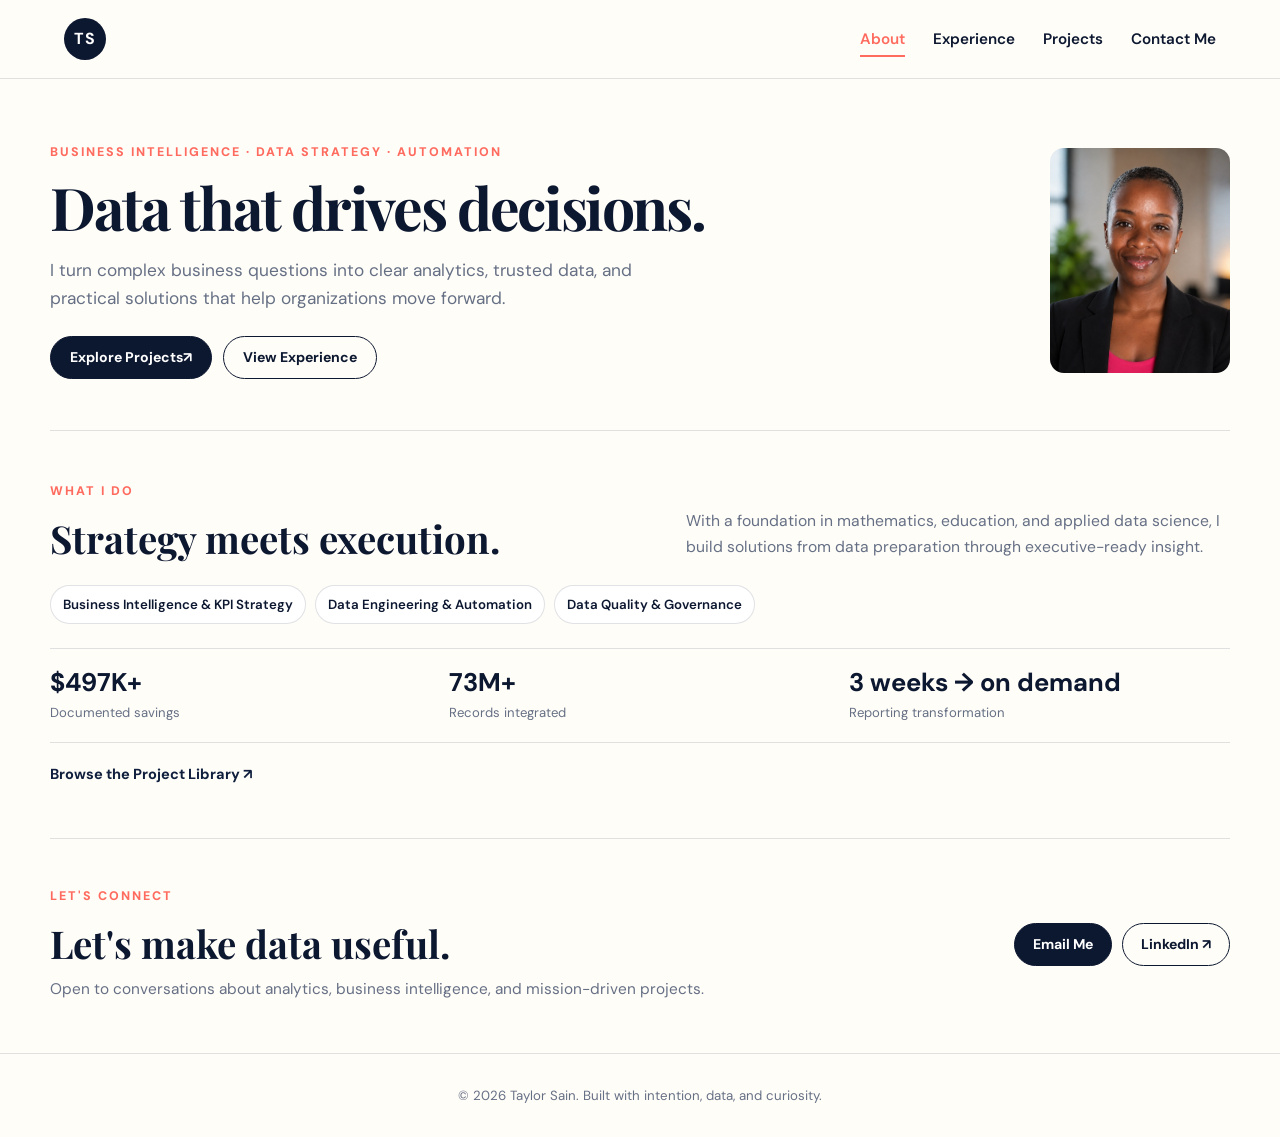
==== commit 8fc1048f: "update about me" ====
--- a/index.html
+++ b/index.html
@@ -9,6 +9,7 @@
   <link rel="preconnect" href="https://fonts.gstatic.com" crossorigin>
   <link href="https://fonts.googleapis.com/css2?family=DM+Sans:wght@400;500;600;700&family=Playfair+Display:wght@600;700&display=swap" rel="stylesheet">
   <link rel="stylesheet" href="style.css" />
+  <link rel="stylesheet" href="home-compact.css" />
   <style>
     /* Portrait beside the introductory headline, independent of older CSS. */
     body.compact-home .compact-hero {
--- a/home-compact.css
+++ b/home-compact.css
@@ -0,0 +1,78 @@
+/* Homepage-only layout. Does not affect the Project Library or Experience page. */
+body.compact-home .compact-hero,
+body.compact-home .compact-work,
+body.compact-home .compact-contact {box-sizing:border-box}
+body.compact-home .compact-hero {
+  min-height:0; padding-top:clamp(42px,5vw,72px);
+  padding-bottom:clamp(36px,4vw,56px);
+  border-bottom:1px solid var(--line);
+}
+body.compact-home .compact-intro .eyebrow {margin-bottom:12px}
+body.compact-home .compact-intro h1 {
+  max-width:680px; font-size:clamp(2.55rem,4.6vw,4.5rem);
+  line-height:1.08; margin:0 0 17px;
+}
+body.compact-home .compact-lead {
+  max-width:630px; margin:0 0 23px; color:var(--muted);
+  font-size:clamp(.98rem,1.35vw,1.12rem);line-height:1.65;
+}
+body.compact-home .hero-actions {gap:11px}
+body.compact-home .hero-actions .button {min-height:43px;padding:0 19px;font-size:.88rem}
+body.compact-home .compact-work {
+  padding-top:clamp(32px,4vw,52px);
+  padding-bottom:clamp(34px,4vw,55px);
+  border-bottom:1px solid var(--line);
+}
+body.compact-home .compact-work-layout,
+body.compact-home .compact-work-content {width:100%;min-width:0}
+body.compact-home .compact-work-heading {
+  display:grid;grid-template-columns:minmax(0,1fr) minmax(240px,.9fr);
+  align-items:end;gap:32px;margin-bottom:25px;
+}
+body.compact-home .compact-work-heading h2,
+body.compact-home .compact-contact h2 {
+  font-size:clamp(1.9rem,3vw,3rem);line-height:1.15;margin:0;
+}
+body.compact-home .compact-work-heading p:not(.eyebrow) {
+  margin:0;color:var(--muted);font-size:.98rem;line-height:1.65;
+}
+body.compact-home .compact-specialties {
+  display:flex;flex-wrap:wrap;gap:9px;margin:0 0 24px;
+}
+body.compact-home .compact-specialties span {
+  padding:8px 12px;border:1px solid var(--line);border-radius:999px;
+  font-size:.83rem;font-weight:600;background:white;
+}
+body.compact-home .compact-results {
+  display:grid;grid-template-columns:repeat(3,minmax(0,1fr));
+  gap:18px;padding:19px 0;border-top:1px solid var(--line);
+  border-bottom:1px solid var(--line);margin-bottom:18px;
+}
+body.compact-home .compact-results div {display:flex;flex-direction:column;gap:3px}
+body.compact-home .compact-results strong {font-size:clamp(1.2rem,2vw,1.7rem);line-height:1.2}
+body.compact-home .compact-results span {color:var(--muted);font-size:.82rem}
+body.compact-home .compact-project-link {display:inline-block;font-weight:700;font-size:.91rem;color:var(--navy)}
+body.compact-home .compact-project-link:hover {color:var(--accent)}
+body.compact-home .compact-contact {
+  display:flex;align-items:center;justify-content:space-between;
+  gap:28px;padding-top:clamp(32px,4vw,48px);
+  padding-bottom:clamp(35px,4vw,55px);
+}
+body.compact-home .compact-contact p:not(.eyebrow) {
+  margin:12px 0 0;color:var(--muted);font-size:.96rem;
+}
+body.compact-home .compact-contact-actions {display:flex;gap:10px;flex-wrap:wrap}
+body.compact-home .compact-contact-actions .button {min-height:43px;padding:0 18px;font-size:.88rem}
+body.compact-home footer {padding:18px 20px;font-size:.83rem}
+@media(max-width:760px){
+  body.compact-home .compact-work-heading {grid-template-columns:1fr;gap:12px}
+  body.compact-home .compact-contact {align-items:flex-start;flex-direction:column;gap:20px}
+}
+@media(max-width:520px){
+  body.compact-home .compact-hero {padding-top:35px;padding-bottom:32px}
+  body.compact-home .compact-intro h1 {font-size:clamp(2.1rem,9vw,3rem)}
+  body.compact-home .compact-results {grid-template-columns:1fr 1fr;gap:16px}
+  body.compact-home .compact-results div:last-child {grid-column:1/-1}
+  body.compact-home .compact-work {padding-top:30px;padding-bottom:33px}
+  body.compact-home .compact-contact {padding-top:30px;padding-bottom:36px}
+}
